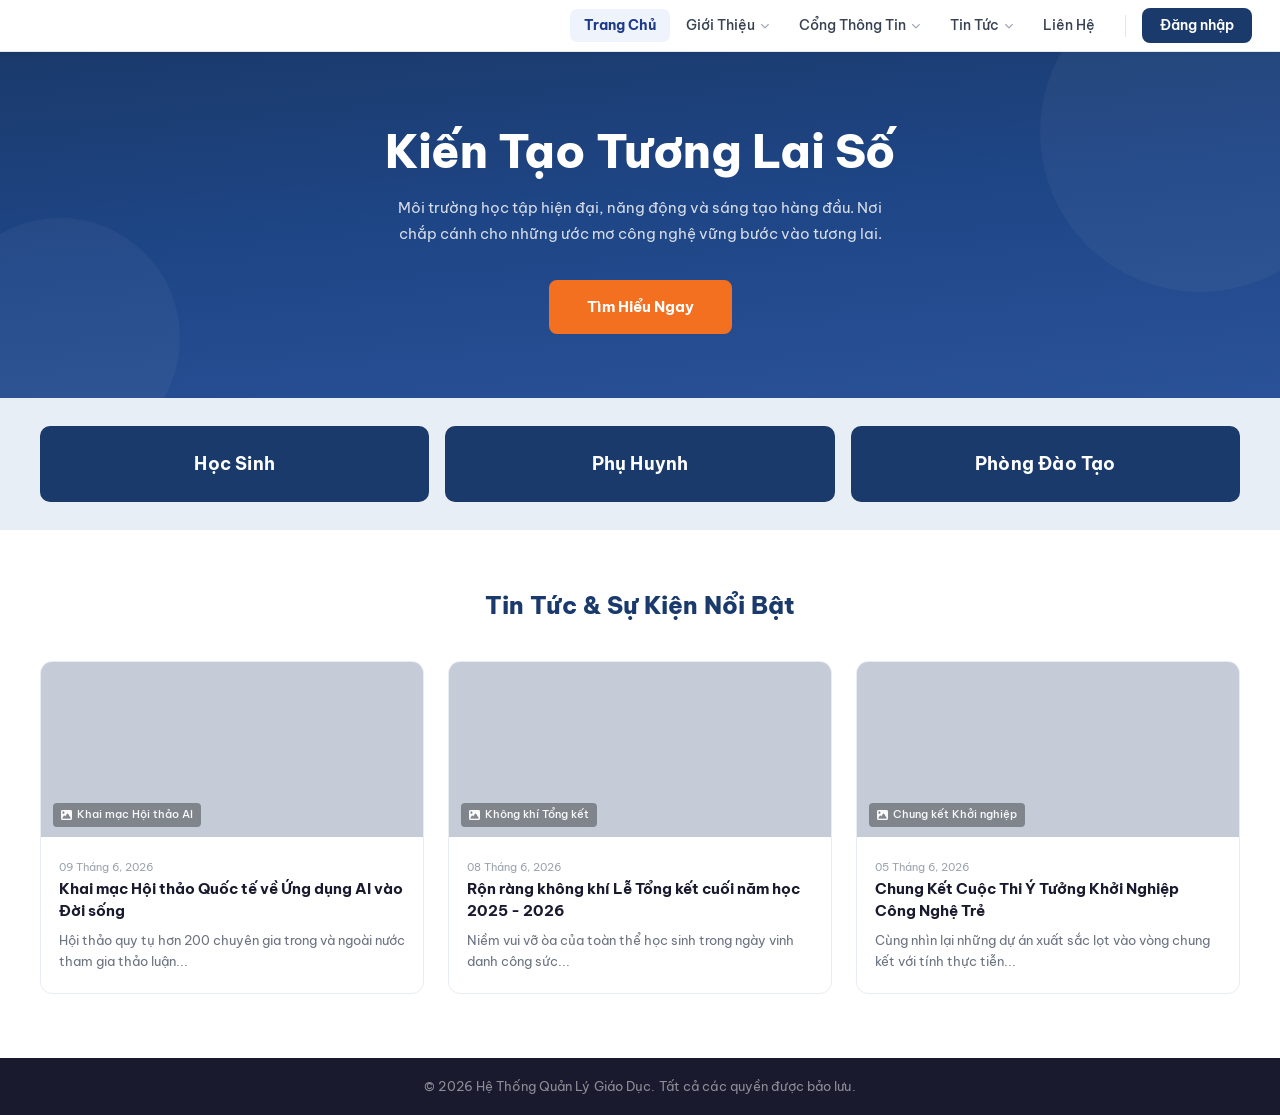
==== index.html @ e2de4921 "fix acc" ====
<!DOCTYPE html>
<html lang="vi" data-theme="light">
<head>
  <meta charset="UTF-8" />
  <meta name="viewport" content="width=device-width, initial-scale=1.0" />
  <meta name="description" content="Hệ Thống Quản Lý Hồ Sơ Năng Lực Học Sinh — Student Portfolio Management System" />
  <meta name="theme-color" content="#1a3a6b" />
  <title>SPMS — Hệ Thống Quản Lý Hồ Sơ Năng Lực Học Sinh</title>

  <!-- Google Fonts -->
  <link rel="preconnect" href="https://fonts.googleapis.com" />
  <link rel="preconnect" href="https://fonts.gstatic.com" crossorigin />
  <link href="https://fonts.googleapis.com/css2?family=Be+Vietnam+Pro:ital,wght@0,400;0,500;0,600;0,700;0,800;1,400&display=swap" rel="stylesheet" />

  <!-- Font Awesome 6 -->
  <link rel="stylesheet" href="https://cdnjs.cloudflare.com/ajax/libs/font-awesome/6.5.0/css/all.min.css" crossorigin="anonymous" />
  <script src="src/shared/components/layout/shared-header.js"></script>
  <script src="src/shared/helpers/logout-confirm.js"></script>
  <script src="src/shared/helpers/change-password.js"></script>
  <link rel="stylesheet" href="styles/components/button.css" />
  <link rel="stylesheet" href="styles/components/user-menu.css" />
  <link rel="stylesheet" href="styles/components/change-password.css" />
  <link rel="stylesheet" href="styles/components/toast.css" />
  <link rel="stylesheet" href="styles/components/logout-confirm.css" />

  <style>
    /* =====================================================
       RESET & BASE
    ===================================================== */
    *, *::before, *::after { box-sizing: border-box; margin: 0; padding: 0; }

    html { scroll-behavior: smooth; }

    body {
      font-family: 'Be Vietnam Pro', -apple-system, BlinkMacSystemFont, sans-serif;
      font-size: 16px;
      line-height: 1.6;
      color: #1a1a2e;
      background: #fff;
      -webkit-font-smoothing: antialiased;
    }

    img, svg { display: block; max-width: 100%; }
    a { color: inherit; text-decoration: none; }
    ul { list-style: none; }
    button { cursor: pointer; border: none; background: none; font: inherit; }

        /* =====================================================
       HEADER
       Header markup and styles are centralized in
       src/shared/components/layout/shared-header.js.
    ===================================================== */

/* =====================================================
       HERO
    ===================================================== */
    .hero {
      background: linear-gradient(175deg, #1a3a6b 0%, #1e4585 45%, #2a5298 100%);
      padding: 72px 32px 64px;
      text-align: center;
      position: relative;
      overflow: hidden;
    }

    /* Decorative circles */
    .hero::before {
      content: '';
      position: absolute;
      top: -80px; right: -80px;
      width: 320px; height: 320px;
      border-radius: 50%;
      background: rgba(255,255,255,0.04);
    }
    .hero::after {
      content: '';
      position: absolute;
      bottom: -60px; left: -60px;
      width: 240px; height: 240px;
      border-radius: 50%;
      background: rgba(255,255,255,0.04);
    }

    .hero__inner {
      position: relative;
      z-index: 1;
      max-width: 680px;
      margin: 0 auto;
    }

    .hero__title {
      font-size: clamp(28px, 4.5vw, 46px);
      font-weight: 800;
      color: #fff;
      line-height: 1.2;
      letter-spacing: -0.5px;
      margin-bottom: 16px;
    }

    .hero__subtitle {
      font-size: 15px;
      color: rgba(255,255,255,0.82);
      line-height: 1.75;
      margin-bottom: 32px;
      max-width: 520px;
      margin-left: auto; margin-right: auto;
    }

    /* =====================================================
       QUICK ACCESS
    ===================================================== */
    .quick-access {
      background: #e8eef5;
      padding: 28px 32px;
    }

    .quick-access__grid {
      max-width: 1200px;
      margin: 0 auto;
      display: grid;
      grid-template-columns: repeat(3, 1fr);
      gap: 16px;
    }

    /* =====================================================
       NEWS SECTION
    ===================================================== */
    .news-section {
      background: #fff;
      padding: 56px 32px 64px;
    }

    .news-section__inner {
      max-width: 1200px;
      margin: 0 auto;
    }

    .section-title {
      text-align: center;
      font-size: 24px;
      font-weight: 800;
      color: #1a3a6b;
      margin-bottom: 36px;
      position: relative;
    }

    .news-grid {
      display: grid;
      grid-template-columns: repeat(3, 1fr);
      gap: 24px;
    }

    /* News Card */
    .news-card {
      border-radius: 12px;
      border: 1px solid #e8edf3;
      overflow: hidden;
      background: #fff;
      cursor: pointer;
      transition: all 0.22s;
    }
    .news-card:hover {
      box-shadow: 0 8px 28px rgba(0,0,0,0.1);
      transform: translateY(-4px);
    }
    .news-card:focus-visible {
      outline: 3px solid #1a3a6b;
      outline-offset: 2px;
    }

    /* Thumbnail placeholder — matches Figma grey */
    .news-card__thumb {
      width: 100%;
      height: 175px;
      background: #c5ccd8;
      position: relative;
      overflow: hidden;
      display: flex;
      align-items: flex-end;
      padding: 10px 12px;
    }
    .news-card__thumb img {
      position: absolute;
      inset: 0;
      width: 100%; height: 100%;
      object-fit: cover;
    }
    .news-card__thumb-label {
      position: relative;
      z-index: 1;
      display: flex;
      align-items: center;
      gap: 5px;
      font-size: 11px;
      color: rgba(255,255,255,0.95);
      background: rgba(0,0,0,0.35);
      padding: 3px 8px;
      border-radius: 4px;
      backdrop-filter: blur(4px);
      font-weight: 500;
    }

    .news-card__body {
      padding: 16px 18px 20px;
    }
    .news-card__date {
      font-size: 11px;
      color: #9ca3af;
      margin-bottom: 8px;
      font-weight: 400;
    }
    .news-card__title {
      font-size: 15px;
      font-weight: 700;
      color: #1a1a2e;
      line-height: 1.45;
      margin-bottom: 8px;
      display: -webkit-box;
      -webkit-line-clamp: 2;
      line-clamp: 2;
      -webkit-box-orient: vertical;
      overflow: hidden;
    }
    .news-card__excerpt {
      font-size: 13px;
      color: #6b7280;
      line-height: 1.65;
      display: -webkit-box;
      -webkit-line-clamp: 3;
      line-clamp: 3;
      -webkit-box-orient: vertical;
      overflow: hidden;
    }

    /* =====================================================
       FOOTER
    ===================================================== */
    .footer {
      background: #1a1a2e;
      padding: 18px 32px;
      text-align: center;
    }
    .footer p {
      font-size: 13px;
      color: rgba(255,255,255,0.5);
      letter-spacing: 0.1px;
    }
    .footer a {
      color: rgba(255,255,255,0.7);
      transition: color 0.15s;
    }
    .footer a:hover { color: #fff; }

    /* =====================================================
       RESPONSIVE
    ===================================================== */
    @media (max-width: 1024px) {
      .news-grid {
        grid-template-columns: repeat(2, 1fr);
      }
      .quick-access__grid {
        grid-template-columns: repeat(2, 1fr);
      }
      .quick-access__grid .quick-btn:last-child {
        grid-column: 1 / -1;
        max-width: 50%;
        margin: 0 auto;
      }
    }

    @media (max-width: 768px) {
      .hero { padding: 52px 20px 48px; }
      .hero__title { font-size: 28px; }
      .quick-access { padding: 20px 16px; }
      .quick-access__grid { grid-template-columns: 1fr; }
      .quick-access__grid .quick-btn:last-child { grid-column: auto; max-width: 100%; }
      .news-section { padding: 40px 16px 48px; }
      .news-grid { grid-template-columns: 1fr; }
    }

    @media (max-width: 480px) {
      .hero__subtitle { font-size: 14px; }
    }

    /* Skip link */
    .skip-link {
      position: absolute; left: -9999px; top: 0; z-index: 9999;
      padding: 8px 16px; background: #1a3a6b; color: #fff;
      font-size: 13px; border-radius: 0 0 8px 0;
    }
    .skip-link:focus { left: 0; }

    /* Page fade-in */
    body { animation: pageFadeIn 0.3s ease; }
    @keyframes pageFadeIn {
      from { opacity: 0; transform: translateY(6px); }
      to   { opacity: 1; transform: translateY(0); }
    }

    /* =====================================================
       LOGIN MODAL
    ===================================================== */

    /* Overlay backdrop */
    .modal-overlay {
      position: fixed;
      inset: 0;
      background: rgba(180, 190, 205, 0.72);
      backdrop-filter: blur(3px);
      -webkit-backdrop-filter: blur(3px);
      z-index: 500;
      display: flex;
      align-items: center;
      justify-content: center;
      padding: 20px;
      opacity: 0;
      visibility: hidden;
      transition: opacity 0.25s ease, visibility 0.25s ease;
    }
    .modal-overlay.open {
      opacity: 1;
      visibility: visible;
    }

    /* Modal box */
    .login-modal {
      background: #fff;
      border-radius: 14px;
      width: 100%;
      max-width: 460px;
      position: relative;
      box-shadow: 0 20px 60px rgba(0,0,0,0.18), 0 4px 16px rgba(0,0,0,0.1);
      overflow: hidden;
      transform: scale(0.94) translateY(12px);
      transition: transform 0.28s cubic-bezier(0.34, 1.56, 0.64, 1),
                  opacity 0.25s ease;
      opacity: 0;
    }
    .modal-overlay.open .login-modal {
      transform: scale(1) translateY(0);
      opacity: 1;
    }

    /* Orange top stripe — exactly as Figma */
    .login-modal__stripe {
      height: 5px;
      background: linear-gradient(90deg, #f37021 0%, #f5924a 100%);
    }

    /* Close button */
    .login-modal__close {
      position: absolute;
      top: 16px;
      right: 18px;
      width: 30px;
      height: 30px;
      display: flex;
      align-items: center;
      justify-content: center;
      border-radius: 6px;
      color: #9ca3af;
      font-size: 16px;
      cursor: pointer;
      transition: all 0.15s;
      background: none;
      border: none;
      z-index: 1;
    }
    .login-modal__close:hover {
      color: #374151;
      background: #f3f4f6;
    }
    .login-modal__close:focus-visible {
      outline: 2px solid #1a3a6b;
      outline-offset: 2px;
    }

    /* Modal body */
    .login-modal__body {
      padding: 32px 40px 36px;
    }

    /* Icon */
    .login-modal__icon {
      width: 60px;
      height: 60px;
      background: #1a3a6b;
      border-radius: 50%;
      display: flex;
      align-items: center;
      justify-content: center;
      margin: 0 auto 20px;
      position: relative;
    }
    /* Triangle shape inside circle */
    .login-modal__icon::after {
      content: '';
      width: 0; height: 0;
      border-left: 13px solid transparent;
      border-right: 13px solid transparent;
      border-bottom: 22px solid #f37021;
    }

    /* Heading */
    .login-modal__title {
      text-align: center;
      font-size: 21px;
      font-weight: 800;
      color: #1a3a6b;
      letter-spacing: 0.5px;
      margin-bottom: 6px;
      text-transform: uppercase;
    }
    .login-modal__subtitle {
      text-align: center;
      font-size: 13px;
      color: #6b7280;
      margin-bottom: 28px;
      font-weight: 400;
    }

    /* Form groups */
    .lf-group {
      margin-bottom: 18px;
    }
    .lf-label {
      display: block;
      font-size: 14px;
      font-weight: 600;
      color: #1a1a2e;
      margin-bottom: 7px;
    }
    .lf-label .req {
      color: #ef4444;
      margin-left: 1px;
    }

    .lf-input-wrap {
      position: relative;
    }
    .lf-input {
      width: 100%;
      padding: 12px 16px;
      font-size: 14px;
      font-family: inherit;
      color: #1a1a2e;
      background: #fff;
      border: 1.5px solid #d1d9e6;
      border-radius: 8px;
      outline: none;
      transition: border-color 0.18s, box-shadow 0.18s;
      appearance: none;
    }
    .lf-input::placeholder { color: #b0bac8; font-weight: 400; }
    .lf-input:focus {
      border-color: #1a3a6b;
      box-shadow: 0 0 0 3px rgba(26, 58, 107, 0.1);
    }
    .lf-input.has-error {
      border-color: #ef4444;
      box-shadow: 0 0 0 3px rgba(239, 68, 68, 0.1);
    }
    /* Password field — padding right for eye icon */
    .lf-input.lf-password { padding-right: 48px; }

    /* Eye toggle button */
    .lf-eye-btn {
      position: absolute;
      right: 14px;
      top: 50%;
      transform: translateY(-50%);
      background: none;
      border: none;
      color: #9ca3af;
      font-size: 16px;
      cursor: pointer;
      padding: 4px;
      border-radius: 4px;
      transition: color 0.15s;
      display: flex;
      align-items: center;
    }
    .lf-eye-btn:hover { color: #374151; }
    .lf-eye-btn:focus-visible { outline: 2px solid #1a3a6b; }

    /* Error message */
    .lf-error-msg {
      display: none;
      font-size: 12px;
      color: #ef4444;
      margin-top: 5px;
      align-items: center;
      gap: 4px;
    }
    .lf-error-msg.show { display: flex; }

    /* Remember + Forgot row */
    .lf-row {
      display: flex;
      align-items: center;
      justify-content: space-between;
      margin-bottom: 24px;
      gap: 8px;
    }
    .lf-check-label {
      display: flex;
      align-items: center;
      gap: 8px;
      cursor: pointer;
      font-size: 13.5px;
      color: #374151;
      user-select: none;
    }
    .lf-checkbox {
      width: 16px;
      height: 16px;
      accent-color: #1a3a6b;
      cursor: pointer;
      flex-shrink: 0;
    }
    .lf-forgot {
      font-size: 13.5px;
      color: #1a3a6b;
      font-weight: 600;
      transition: color 0.15s;
      white-space: nowrap;
      flex-shrink: 0;
    }
    .lf-forgot:hover { color: #f37021; }

    /* Submit button */
    .lf-submit {
      width: 100%;
      padding: 14px;
      background: #1a3a6b;
      color: #fff;
      font-size: 15px;
      font-weight: 800;
      font-family: inherit;
      letter-spacing: 1px;
      text-transform: uppercase;
      border: none;
      border-radius: 8px;
      cursor: pointer;
      transition: background 0.2s, transform 0.15s, box-shadow 0.2s;
      display: flex;
      align-items: center;
      justify-content: center;
      gap: 10px;
      margin-bottom: 20px;
    }
    .lf-submit:hover {
      background: #122a52;
      transform: translateY(-1px);
      box-shadow: 0 6px 20px rgba(26, 58, 107, 0.35);
    }
    .lf-submit:active { transform: translateY(0); }
    .lf-submit:disabled {
      opacity: 0.7;
      cursor: not-allowed;
      transform: none;
      box-shadow: none;
    }

    /* Spinner inside button */
    .lf-spinner {
      width: 18px; height: 18px;
      border: 2px solid rgba(255,255,255,0.35);
      border-top-color: #fff;
      border-radius: 50%;
      animation: spin 0.7s linear infinite;
      display: none;
      flex-shrink: 0;
    }
    .lf-submit.loading .lf-spinner { display: block; }
    .lf-submit.loading .lf-btn-text { opacity: 0.85; }
    @keyframes spin { to { transform: rotate(360deg); } }

    /* General error alert */
    .lf-alert {
      display: none;
      background: #fee2e2;
      border: 1px solid #fca5a5;
      border-radius: 8px;
      padding: 10px 14px;
      font-size: 13px;
      color: #991b1b;
      align-items: center;
      gap: 8px;
      margin-bottom: 16px;
    }
    .lf-alert.show { display: flex; }

    /* Help text at bottom */
    .lf-help {
      text-align: center;
      font-size: 13px;
      color: #9ca3af;
      line-height: 1.6;
    }
    .lf-help a {
      color: #1a3a6b;
      font-weight: 700;
      display: block;
      margin-top: 3px;
      transition: color 0.15s;
    }
    .lf-help a:hover { color: #f37021; }

    /* Responsive modal */
    @media (max-width: 480px) {
      .login-modal__body { padding: 24px 24px 28px; }
      .login-modal__title { font-size: 18px; }
    }
  </style>
</head>
<body>

<!-- Skip navigation -->
<a class="skip-link" href="#main-content">Bỏ qua điều hướng</a>

<!-- ================================================
     NAVBAR
================================================ -->
<header id="sharedHeaderMount"></header>

<!-- ================================================
     MAIN CONTENT
================================================ -->
<main id="main-content">

  <!-- HERO SECTION -->
  <section class="hero" aria-labelledby="heroTitle">
    <div class="hero__inner">
      <h1 class="hero__title" id="heroTitle">
        Kiến Tạo Tương Lai Số
      </h1>
      <p class="hero__subtitle">
        Môi trường học tập hiện đại, năng động và sáng tạo hàng đầu. Nơi chắp cánh
        cho những ước mơ công nghệ vững bước vào tương lai.
      </p>
      <a href="about.html" class="btn-hero btn--no-icon">
        Tìm Hiểu Ngay
      </a>
    </div>
  </section>

  <!-- QUICK ACCESS SECTION -->
  <section class="quick-access" aria-label="Truy cập nhanh theo vai trò">
    <div class="quick-access__grid">
      <a href="#" class="quick-btn btn--no-icon"
         onclick="handleRoleSelection(event,'student')"
         aria-label="Đăng nhập với tư cách Học Sinh"
         aria-haspopup="dialog">
        Học Sinh
      </a>
      <a href="#" class="quick-btn btn--no-icon"
         onclick="handleRoleSelection(event,'parent')"
         aria-label="Đăng nhập với tư cách Phụ Huynh"
         aria-haspopup="dialog">
        Phụ Huynh
      </a>
      <a href="#" class="quick-btn btn--no-icon"
         onclick="handleRoleSelection(event,'training')"
         aria-label="Truy cập Phòng Đào Tạo"
         aria-haspopup="dialog">
        Phòng Đào Tạo
      </a>
    </div>
  </section>

  <!-- NEWS SECTION -->
  <section class="news-section" aria-labelledby="newsSectionTitle">
    <div class="news-section__inner">

      <h2 class="section-title" id="newsSectionTitle">
        Tin Tức &amp; Sự Kiện Nổi Bật
      </h2>

      <div class="news-grid" id="newsGrid">

        <!-- Card 1 -->
        <article class="news-card"
                 onclick="window.location='news-detail.html?id=1'"
                 tabindex="0" role="button"
                 aria-label="Đọc bài: Khai mạc Hội thảo Quốc tế về Ứng dụng AI vào Đời sống"
                 onkeydown="if(event.key==='Enter'||event.key===' '){window.location='news-detail.html?id=1'}">
          <div class="news-card__thumb" aria-hidden="true">
            <span class="news-card__thumb-label">
              <i class="fas fa-image"></i>
              Khai mạc Hội thảo AI
            </span>
          </div>
          <div class="news-card__body">
            <time class="news-card__date" datetime="2026-06-09">09 Tháng 6, 2026</time>
            <h3 class="news-card__title">
              Khai mạc Hội thảo Quốc tế về Ứng dụng AI vào Đời sống
            </h3>
            <p class="news-card__excerpt">
              Hội thảo quy tụ hơn 200 chuyên gia trong và ngoài nước tham gia thảo luận...
            </p>
          </div>
        </article>

        <!-- Card 2 -->
        <article class="news-card"
                 onclick="window.location='news-detail.html?id=2'"
                 tabindex="0" role="button"
                 aria-label="Đọc bài: Rộn ràng không khí Lễ Tổng kết cuối năm học 2025 - 2026"
                 onkeydown="if(event.key==='Enter'||event.key===' '){window.location='news-detail.html?id=2'}">
          <div class="news-card__thumb" aria-hidden="true">
            <span class="news-card__thumb-label">
              <i class="fas fa-image"></i>
              Không khí Tổng kết
            </span>
          </div>
          <div class="news-card__body">
            <time class="news-card__date" datetime="2026-06-08">08 Tháng 6, 2026</time>
            <h3 class="news-card__title">
              Rộn ràng không khí Lễ Tổng kết cuối năm học 2025 - 2026
            </h3>
            <p class="news-card__excerpt">
              Niềm vui vỡ òa của toàn thể học sinh trong ngày vinh danh công sức...
            </p>
          </div>
        </article>

        <!-- Card 3 -->
        <article class="news-card"
                 onclick="window.location='news-detail.html?id=3'"
                 tabindex="0" role="button"
                 aria-label="Đọc bài: Chung Kết Cuộc Thi Ý Tưởng Khởi Nghiệp Công Nghệ Trẻ"
                 onkeydown="if(event.key==='Enter'||event.key===' '){window.location='news-detail.html?id=3'}">
          <div class="news-card__thumb" aria-hidden="true">
            <span class="news-card__thumb-label">
              <i class="fas fa-image"></i>
              Chung kết Khởi nghiệp
            </span>
          </div>
          <div class="news-card__body">
            <time class="news-card__date" datetime="2026-06-05">05 Tháng 6, 2026</time>
            <h3 class="news-card__title">
              Chung Kết Cuộc Thi Ý Tưởng Khởi Nghiệp Công Nghệ Trẻ
            </h3>
            <p class="news-card__excerpt">
              Cùng nhìn lại những dự án xuất sắc lọt vào vòng chung kết với tính thực tiễn...
            </p>
          </div>
        </article>

      </div><!-- /news-grid -->

    </div>
  </section>

</main>

<!-- ================================================
     LOGIN MODAL
================================================ -->
<div class="modal-overlay" id="loginOverlay" role="dialog"
     aria-modal="true" aria-labelledby="loginModalTitle"
     aria-describedby="loginModalSubtitle">

  <div class="login-modal" id="loginModal">

    <!-- Orange stripe top -->
    <div class="login-modal__stripe" aria-hidden="true"></div>

    <!-- Close button -->
    <button class="login-modal__close" id="closeModalBtn"
            aria-label="Đóng hộp thoại đăng nhập">
      ✕
    </button>

    <div class="login-modal__body">

      <!-- Icon -->
      <div class="login-modal__icon" aria-hidden="true"></div>

      <!-- Heading -->
      <h2 class="login-modal__title" id="loginModalTitle">
        Đăng Nhập Hệ Thống
      </h2>
      <p class="login-modal__subtitle" id="loginModalSubtitle">
        Cổng thông tin đào tạo &amp; Quản lý sinh viên
      </p>

      <!-- Form -->
      <form id="loginForm" novalidate autocomplete="on">

        <!-- General error alert -->
        <div class="lf-alert" id="loginAlert" role="alert" aria-live="assertive">
          <i class="fas fa-exclamation-circle" aria-hidden="true"></i>
          <span id="loginAlertText">Tên đăng nhập hoặc mật khẩu không đúng.</span>
        </div>

        <!-- Tài khoản -->
        <div class="lf-group">
          <label class="lf-label" for="lf-username">
            Tài khoản <span class="req" aria-label="bắt buộc">*</span>
          </label>
          <div class="lf-input-wrap">
            <input
              type="text"
              id="lf-username"
              name="username"
              class="lf-input"
              placeholder="Nhập email hoặc số điện thoại"
              autocomplete="username"
              required
              autofocus
              aria-required="true"
              aria-describedby="lf-username-error"
            />
          </div>
          <span class="lf-error-msg" id="lf-username-error" role="alert">
            <i class="fas fa-exclamation-circle" aria-hidden="true"></i>
            <span>Vui lòng nhập tài khoản</span>
          </span>
        </div>

        <!-- Mật khẩu -->
        <div class="lf-group">
          <label class="lf-label" for="lf-password">
            Mật khẩu <span class="req" aria-label="bắt buộc">*</span>
          </label>
          <div class="lf-input-wrap">
            <input
              type="password"
              id="lf-password"
              name="password"
              class="lf-input lf-password"
              placeholder="Nhập mật khẩu"
              autocomplete="current-password"
              required
              aria-required="true"
              aria-describedby="lf-password-error"
            />
            <button type="button" class="lf-eye-btn" id="eyeToggleBtn"
                    aria-label="Hiện mật khẩu" aria-pressed="false">
              <i class="fas fa-eye" id="eyeIcon" aria-hidden="true"></i>
            </button>
          </div>
          <span class="lf-error-msg" id="lf-password-error" role="alert">
            <i class="fas fa-exclamation-circle" aria-hidden="true"></i>
            <span>Vui lòng nhập mật khẩu</span>
          </span>
        </div>

        <!-- Remember + Forgot -->
        <div class="lf-row">
          <label class="lf-check-label">
            <input type="checkbox" id="lf-remember"
                   class="lf-checkbox" name="remember" />
            Ghi nhớ đăng nhập
          </label>
          <a href="#" class="lf-forgot"
             onclick="handleForgotPassword(event)">Quên mật khẩu?</a>
        </div>

        <!-- Submit -->
        <button type="submit" class="lf-submit" id="loginSubmitBtn">
          <span class="lf-spinner" id="loginSpinner" aria-hidden="true"></span>
          <span class="lf-btn-text" id="loginBtnText">Đăng Nhập</span>
        </button>

      </form>

      <!-- Help text -->
      <p class="lf-help">
        Bạn gặp khó khăn khi đăng nhập?
        <a href="contact.html">Liên hệ phòng Khảo thí &amp; Đảm bảo chất lượng</a>
      </p>

    </div><!-- /login-modal__body -->
  </div><!-- /login-modal -->
</div><!-- /modal-overlay -->

<!-- ================================================
     FOOTER
================================================ -->
<footer class="footer" role="contentinfo">
  <p>© 2026 Hệ Thống Quản Lý Giáo Dục. Tất cả các quyền được bảo lưu.</p>
</footer>

<!-- ================================================
     JAVASCRIPT
================================================ -->
<script>
  /* =============================================
     SESSION — Dùng sessionStorage (xóa khi reload/đóng tab)
  ============================================= */

  /** Lưu thông tin đăng nhập vào sessionStorage */
  function saveSession(userData) {
    sessionStorage.setItem('spms_user', JSON.stringify(userData));
  }

  /** Lấy thông tin đăng nhập từ sessionStorage */
  function getSession() {
    try { return JSON.parse(sessionStorage.getItem('spms_user')); }
    catch { return null; }
  }

  /** Xóa session (đăng xuất) */
  function clearSession() {
    sessionStorage.removeItem('spms_user');
  }

  function normalizeRedirectUrl(url) {
    if (!url) return 'index.html';
    return url === 'dashboard.html' ? 'index.html' : url;
  }

  function resolveDestination(requestedRole, userData) {
    const role = (requestedRole || '').toLowerCase();
    if (role === 'student') return 'student.html';
    if (role === 'parent') return 'parents.html';
    if (role === 'training') return 'index.html';
    return normalizeRedirectUrl(userData?.redirect || 'index.html');
  }

  function hasAccess(user, requiredRole, requiredPermission) {
    if (!user) return false;
    const permissions = user.permissions || [];
    if (permissions.includes('*')) return true;
    if (requiredPermission && permissions.includes(requiredPermission)) return true;
    if (requiredRole) {
      const roleKey = (user.roleKey || '').toLowerCase();
      return roleKey === requiredRole.toLowerCase();
    }
    return false;
  }

  /* Inject keyframes toast một lần duy nhất */
  function ensureToastAnimations() {
    if (document.getElementById('toast-keyframes')) return;
    const s = document.createElement('style');
    s.id = 'toast-keyframes';
    s.textContent = `
      @keyframes toastSlideUp {
        from { opacity: 0; transform: translateY(16px); }
        to   { opacity: 1; transform: translateY(0); }
      }
      @keyframes toastFadeOut {
        from { opacity: 1; transform: translateY(0); }
        to   { opacity: 0; transform: translateY(8px); }
      }
    `;
    document.head.appendChild(s);
  }

  function showAccessDeniedToast(featureLabel = 'chức năng này') {
    ensureToastAnimations();
    const old = document.getElementById('accessDeniedToast');
    if (old) old.remove();

    const toast = document.createElement('div');
    toast.id = 'accessDeniedToast';
    toast.style.cssText = `
      position:fixed;bottom:28px;left:28px;z-index:9999;
      background:#fff;border-radius:10px;
      box-shadow:0 8px 32px rgba(0,0,0,0.14);
      border-left:4px solid #f59e0b;
      padding:12px 18px;font-size:13px;color:#374151;
      font-family:'Be Vietnam Pro',sans-serif;font-weight:500;
      animation:toastSlideUp 0.3s ease forwards;
      max-width:320px;
    `;
    toast.innerHTML = `
      <div style="font-size:13.5px;font-weight:700;color:#111827;margin-bottom:2px;">Không đủ quyền truy cập</div>
      <div style="font-size:12.5px;color:#6b7280;line-height:1.4;">Bạn không có quyền mở ${featureLabel}. Vui lòng sử dụng tài khoản phù hợp.</div>
    `;
    document.body.appendChild(toast);

    setTimeout(() => {
      toast.style.animation = 'toastFadeOut 0.3s ease forwards';
      setTimeout(() => toast.remove(), 320);
    }, 3000);
  }

  function handleRoleSelection(e, role) {
    if (e) e.preventDefault();
    const user = getSession();

    if (user) {
      if (!hasAccess(user, role, role === 'student' ? 'students:view' : '')) {
        showAccessDeniedToast(`chức năng ${role === 'student' ? 'Học sinh' : 'vai trò này'}`);
        return;
      }
      window.location.href = role ? resolveDestination(role, user) : 'index.html';
      return;
    }

    openLoginModal(e, role);
  }

  /* =============================================
     KHỞI TẠO — Kiểm tra session khi load trang
  ============================================= */

  // Tự động mở login modal nếu URL có ?login=1
  (function checkAutoLogin() {
    const params = new URLSearchParams(window.location.search);
    if (params.get('login') === '1') {
      // Xóa param khỏi URL mà không reload
      const cleanUrl = window.location.pathname;
      window.history.replaceState({}, '', cleanUrl);
      // Mở modal sau khi trang render xong
      setTimeout(() => openLoginModal(null), 80);
    }
  })();

  /* ============================================================
     LOGIN MODAL
  ============================================================ */
  const overlay        = document.getElementById('loginOverlay');
  const loginModal     = document.getElementById('loginModal');
  const closeModalBtn  = document.getElementById('closeModalBtn');
  const loginForm      = document.getElementById('loginForm');
  const usernameInput  = document.getElementById('lf-username');
  const passwordInput  = document.getElementById('lf-password');
  const eyeToggleBtn   = document.getElementById('eyeToggleBtn');
  const eyeIcon        = document.getElementById('eyeIcon');
  const loginSubmitBtn = document.getElementById('loginSubmitBtn');
  const loginBtnText   = document.getElementById('loginBtnText');
  const loginSpinner   = document.getElementById('loginSpinner');
  const loginAlert     = document.getElementById('loginAlert');
  const loginAlertText = document.getElementById('loginAlertText');

  // ── Phần tử nhận focus trước khi modal mở (để trả focus về sau) ──
  let lastFocusedElement = null;

  /* Mở modal */
  function openLoginModal(e, role) {
    if (e) e.preventDefault();

    const existingUser = getSession();
    if (existingUser) {
      window.location.href = role ? resolveDestination(role, existingUser) : 'index.html';
      return;
    }

    lastFocusedElement = document.activeElement;

    // Cập nhật subtitle theo vai trò
    const subtitles = {
      student:  'Cổng thông tin Học Sinh — Hồ sơ năng lực',
      parent:   'Cổng thông tin Phụ Huynh — Theo dõi học tập',
      training: 'Cổng Phòng Đào Tạo — Quản lý chương trình',
    };
    const sub = document.getElementById('loginModalSubtitle');
    if (sub && role && subtitles[role]) {
      sub.textContent = subtitles[role];
    } else if (sub) {
      sub.textContent = 'Cổng thông tin đào tạo & Quản lý sinh viên';
    }

    // Lưu role để dùng sau khi đăng nhập thành công
    overlay.dataset.loginRole = role || '';

    overlay.classList.add('open');
    document.body.style.overflow = 'hidden';
    setTimeout(() => usernameInput && usernameInput.focus(), 80);
  }

  /* Đóng modal */
  function closeLoginModal() {
    overlay.classList.remove('open');
    document.body.style.overflow = '';
    resetForm();
    // Trả focus về phần tử đã trigger modal
    if (lastFocusedElement) lastFocusedElement.focus();
  }

  /* Reset form về trạng thái ban đầu */
  function resetForm() {
    if (loginForm) loginForm.reset();
    clearFieldError('lf-username');
    clearFieldError('lf-password');
    hideAlert();
    setLoading(false);
    // Đặt lại eye icon
    if (passwordInput) passwordInput.type = 'password';
    if (eyeIcon) {
      eyeIcon.classList.remove('fa-eye-slash');
      eyeIcon.classList.add('fa-eye');
    }
    if (eyeToggleBtn) eyeToggleBtn.setAttribute('aria-pressed', 'false');
  }

  /* Đóng khi click overlay (bên ngoài modal box) */
  overlay.addEventListener('click', (e) => {
    if (e.target === overlay) closeLoginModal();
  });

  /* Đóng khi nhấn nút × */
  closeModalBtn.addEventListener('click', closeLoginModal);

  /* Đóng khi nhấn Escape */
  document.addEventListener('keydown', (e) => {
    if (e.key === 'Escape' && overlay.classList.contains('open')) {
      closeLoginModal();
    }
  });

  /* ── Focus trap trong modal (accessibility) ── */
  loginModal.addEventListener('keydown', (e) => {
    if (e.key !== 'Tab') return;
    const focusable = loginModal.querySelectorAll(
      'button:not([disabled]), input:not([disabled]), a[href], [tabindex]:not([tabindex="-1"])'
    );
    const first = focusable[0];
    const last  = focusable[focusable.length - 1];

    if (e.shiftKey) {
      if (document.activeElement === first) { e.preventDefault(); last.focus(); }
    } else {
      if (document.activeElement === last)  { e.preventDefault(); first.focus(); }
    }
  });

  /* ── Toggle hiện/ẩn mật khẩu ── */
  eyeToggleBtn.addEventListener('click', () => {
    const isPassword = passwordInput.type === 'password';
    passwordInput.type = isPassword ? 'text' : 'password';
    eyeIcon.classList.toggle('fa-eye',      !isPassword);
    eyeIcon.classList.toggle('fa-eye-slash', isPassword);
    eyeToggleBtn.setAttribute('aria-pressed', isPassword);
    eyeToggleBtn.setAttribute('aria-label',   isPassword ? 'Ẩn mật khẩu' : 'Hiện mật khẩu');
    passwordInput.focus();
  });

  /* ── Xóa lỗi khi user bắt đầu nhập ── */
  usernameInput.addEventListener('input', () => clearFieldError('lf-username'));
  passwordInput.addEventListener('input', () => clearFieldError('lf-password'));

  /* ── Submit form ── */
  loginForm.addEventListener('submit', async (e) => {
    e.preventDefault();
    hideAlert();

    const username = usernameInput.value.trim();
    const password = passwordInput.value;

    // Validate
    let valid = true;
    if (!username) {
      showFieldError('lf-username', 'Vui lòng nhập tài khoản');
      valid = false;
    }
    if (!password) {
      showFieldError('lf-password', 'Vui lòng nhập mật khẩu');
      valid = false;
    }
    if (!valid) return;

    // Bắt đầu loading
    setLoading(true);

    try {
      /* ── GỌI API THẬT (kết nối Backend sau) ──
         const res = await fetch('/api/v1/auth/login', {
           method: 'POST',
           headers: { 'Content-Type': 'application/json' },
           body: JSON.stringify({ username, password })
         });
         const data = await res.json();
         if (!data.success) throw new Error(data.message);
         localStorage.setItem('spms_token', data.data.token);
         window.location.href = 'dashboard.html';
      ── ── ── ── ── ── ── ── ── ── ── ── ── ── */

      // DEMO: Giả lập login (xóa khi có API thật)
      await simulateLogin(username, password);

    } catch (err) {
      setLoading(false);
      showAlert(err.message || 'Tên đăng nhập hoặc mật khẩu không đúng.');
    }
  });

  /* ── DEMO USER STORE (mutable, persist qua localStorage) ── */
  (function initDemoUsers() {
    const ROLE_PERMISSIONS = {
      student: ['students:view', 'portfolio:view', 'learning-results:view'],
      teacher: ['students:view', 'students:create', 'portfolio:view', 'learning-results:view', 'reports:view'],
      admin:   ['*'],
      parent:  ['portfolio:view', 'learning-results:view', 'achievement:view'],
    };

    const defaults = {
      'hs101001': { password: '123456',   redirect: 'student.html', role: 'Học sinh',      roleKey: 'student', name: 'Nguyễn Văn Hoàng Anh',     permissions: ROLE_PERMISSIONS.student  },
      'gv001':    { password: '123456',   redirect: 'teacher.html',   role: 'Giáo viên',     roleKey: 'teacher', name: 'Cô Nguyễn Thị Xuân Hiền',   permissions: ROLE_PERMISSIONS.teacher  },
      'admin':    { password: 'admin123', redirect: 'Admin.html',   role: 'Quản trị viên', roleKey: 'admin',   name: 'Quản Trị Viên',             permissions: ROLE_PERMISSIONS.admin    },
      'ph001':    { password: '123456',   redirect: 'parents.html', role: 'Phụ huynh',     roleKey: 'parent',  name: 'Nguyễn Văn Hùng',           permissions: ROLE_PERMISSIONS.parent   },
      'teacher':  { password: '123456',   redirect: 'teacher.html',   role: 'Giáo viên',     roleKey: 'teacher', name: 'Nguyễn Thị Xuân Hiền',                  permissions: ROLE_PERMISSIONS.teacher  },
      'student':  { password: '123456',   redirect: 'student.html', role: 'Học sinh',      roleKey: 'student', name: 'Nguyễn Văn Hoàng Anh',                   permissions: ROLE_PERMISSIONS.student  },
    };

    // Merge mật khẩu đã đổi từ localStorage vào defaults
    try {
      const saved = JSON.parse(localStorage.getItem('spms_pw_overrides') || '{}');
      Object.keys(saved).forEach(username => {
        if (defaults[username]) defaults[username].password = saved[username];
      });
    } catch {}

    window.SPMS_DEMO_USERS = defaults;
  })();

  /* ── Giả lập login để demo UI ── */
  async function simulateLogin(username, password) {
    await delay(1500); // giả lập network delay

    const user = window.SPMS_DEMO_USERS[username.toLowerCase()];
    if (user && user.password === password) {
      const requestedRole = (overlay.dataset.loginRole || '').toLowerCase();
      const resolvedRedirect = resolveDestination(requestedRole, {
        role: user.role,
        redirect: user.redirect,
      });

      // Lưu session (xóa khi reload)
      saveSession({
        username: username.toLowerCase(),
        name:     user.name,
        role:     user.role,
        roleKey:  user.roleKey,
        redirect: resolvedRedirect,
        permissions: user.permissions || []
      });
      setLoading(false);
      showSuccessAndRedirect(user.role, user.name, resolvedRedirect);
    } else {
      throw new Error('Tên đăng nhập hoặc mật khẩu không đúng.');
    }
  }

  /* Hiển thị thông báo thành công rồi redirect */
  function showSuccessAndRedirect(roleLabel, userName, redirectUrl) {
    // Button → "Đang đăng nhập..."
    loginBtnText.textContent = 'Đang đăng nhập...';
    loginSubmitBtn.disabled = true;

    // Toast ở góc dưới trái
    showSuccessToast(roleLabel, userName);

    setTimeout(() => {
      if (redirectUrl && redirectUrl !== 'dashboard.html') {
        window.location.href = redirectUrl;
      } else {
        closeLoginModal();
        loginSubmitBtn.disabled = false;
        loginBtnText.textContent = 'Đăng Nhập';
        loginSubmitBtn.style.background = '';
      }
    }, 1800);
  }

  /* Toast thông báo đăng nhập thành công — góc dưới trái */
  function showSuccessToast(roleLabel, userName) {
    ensureToastAnimations();
    // Xóa toast cũ nếu có
    const old = document.getElementById('loginSuccessToast');
    if (old) old.remove();

    const toast = document.createElement('div');
    toast.id = 'loginSuccessToast';
    toast.style.cssText = `
      position: fixed;
      bottom: 28px;
      left: 28px;
      z-index: 9999;
      background: #fff;
      border-radius: 10px;
      box-shadow: 0 8px 32px rgba(0,0,0,0.14), 0 2px 8px rgba(0,0,0,0.08);
      border-left: 4px solid #10b981;
      padding: 14px 18px 14px 16px;
      display: flex;
      align-items: flex-start;
      gap: 12px;
      min-width: 280px;
      max-width: 340px;
      animation: toastSlideUp 0.35s cubic-bezier(0.34,1.56,0.64,1) forwards;
      font-family: 'Be Vietnam Pro', sans-serif;
    `;
    toast.innerHTML = `
      <div style="width:36px;height:36px;background:#d1fae5;border-radius:50%;display:flex;align-items:center;justify-content:center;flex-shrink:0;">
        <svg width="18" height="18" viewBox="0 0 20 20" fill="none">
          <path d="M4 10l4.5 4.5L16 6" stroke="#059669" stroke-width="2.5" stroke-linecap="round" stroke-linejoin="round"/>
        </svg>
      </div>
      <div style="flex:1;min-width:0;">
        <div style="font-size:13.5px;font-weight:700;color:#111827;margin-bottom:2px;">Đăng nhập thành công!</div>
        <div style="font-size:12.5px;color:#6b7280;line-height:1.4;">
          Xin chào, <strong style="color:#1a3a6b;">${userName}</strong><br>
          <span style="font-size:11.5px;">Vai trò: ${roleLabel}</span>
        </div>
      </div>
    `;
    document.body.appendChild(toast);

    // Auto remove after 3s
    setTimeout(() => {
      toast.style.animation = 'toastFadeOut 0.3s ease forwards';
      setTimeout(() => toast.remove(), 320);
    }, 3000);
  }

  /* ── Quên mật khẩu ── */
  function handleForgotPassword(e) {
    e.preventDefault();
    ForgotPW.open();
  }

  /* ── Helpers ── */
  function showFieldError(fieldId, message) {
    const input = document.getElementById(fieldId);
    const error = document.getElementById(fieldId + '-error');
    if (input) input.classList.add('has-error');
    if (error) {
      error.querySelector('span').textContent = message;
      error.classList.add('show');
    }
  }

  function clearFieldError(fieldId) {
    const input = document.getElementById(fieldId);
    const error = document.getElementById(fieldId + '-error');
    if (input) input.classList.remove('has-error');
    if (error) error.classList.remove('show');
  }

  function showAlert(message) {
    loginAlertText.textContent = message;
    loginAlert.classList.add('show');
    // Rung input để báo lỗi
    loginModal.style.animation = 'shake 0.4s ease';
    setTimeout(() => loginModal.style.animation = '', 400);
  }

  function hideAlert() {
    loginAlert.classList.remove('show');
  }

  function setLoading(loading) {
    loginSubmitBtn.disabled = loading;
    loginSubmitBtn.classList.toggle('loading', loading);
    loginBtnText.textContent = loading ? 'Đang đăng nhập...' : 'Đăng Nhập';
  }

  function delay(ms) {
    return new Promise(resolve => setTimeout(resolve, ms));
  }

  /* Shake animation khi sai mật khẩu */
  const shakeStyle = document.createElement('style');
  shakeStyle.textContent = `
    @keyframes shake {
      0%,100% { transform: translateX(0) scale(1); }
      20%      { transform: translateX(-8px) scale(1); }
      40%      { transform: translateX(8px) scale(1); }
      60%      { transform: translateX(-5px) scale(1); }
      80%      { transform: translateX(5px) scale(1); }
    }
  `;
  document.head.appendChild(shakeStyle);

  /* =============================
     LOGOUT CONFIRMATION
  ============================= */
  async function confirmLogout(e) {
    if (e) e.preventDefault();

    if (window.SPMSUserMenu) {
      window.SPMSUserMenu.close({
        wrapperId: 'navAuthArea',
        buttonId: 'shUserBtn',
        menuId: 'shUserDropdown',
      });
    }

    if (!window.SPMSLogoutConfirm) {
      clearSession();
      window.location.href = 'index.html';
      return;
    }

    const confirmed = await window.SPMSLogoutConfirm.confirm({
      title: 'Xác nhận đăng xuất?',
      message: 'Bạn có chắc chắn muốn đăng xuất khỏi phiên làm việc hiện tại?',
      subMessage: 'Mọi phiên làm việc chưa lưu sẽ bị đóng.',
      cancelLabel: 'Hủy',
      confirmLabel: 'Đăng xuất',
    });

    if (!confirmed) return;

    clearSession();
    window.location.href = 'index.html';
  }

  window.confirmLogout = confirmLogout;
</script>

<script type="module" src="src/shared/components/common/Toast.js"></script>

<!-- ================================================
     MODAL: QUÊN MẬT KHẨU
================================================ -->
<div id="fpOverlay" class="fp-overlay" role="dialog" aria-modal="true"
     aria-labelledby="fpTitle" aria-hidden="true">
  <div class="fp-dialog" id="fpDialog">

    <!-- Stripe -->
    <div class="fp-stripe"></div>

    <!-- Close -->
    <button class="fp-close" id="fpCloseBtn" type="button" aria-label="Đóng">
      <i class="fas fa-times"></i>
    </button>

    <!-- STEP 1: Nhập tài khoản -->
    <div class="fp-step" id="fp-step1">
      <div class="fp-icon fp-icon--blue"><i class="fas fa-user-lock"></i></div>
      <h2 class="fp-title" id="fpTitle">Quên Mật Khẩu</h2>
      <p class="fp-subtitle">Nhập tên tài khoản để xác minh danh tính của bạn.</p>

      <div class="fp-field">
        <label class="fp-label" for="fp-username">Tài khoản <span class="fp-req">*</span></label>
        <input type="text" id="fp-username" class="fp-input"
               placeholder="Nhập email hoặc tên đăng nhập"
               autocomplete="username" autofocus />
        <span class="fp-error" id="fp-username-error" role="alert"></span>
      </div>

      <button class="fp-btn fp-btn--primary" id="fp-step1Btn" type="button" onclick="ForgotPW.verifyAccount()">
        <span class="fp-spinner" id="fp-step1Spinner"></span>
        <span id="fp-step1BtnText">Xác Minh Tài Khoản</span>
      </button>
    </div>

    <!-- STEP 2: Đặt mật khẩu mới -->
    <div class="fp-step" id="fp-step2" style="display:none;">
      <div class="fp-icon fp-icon--green"><i class="fas fa-check-circle"></i></div>
      <h2 class="fp-title">Đặt Mật Khẩu Mới</h2>
      <p class="fp-subtitle">Tài khoản <strong id="fp-confirmedUser">—</strong> đã được xác minh.<br>Nhập mật khẩu mới cho tài khoản của bạn.</p>

      <div class="fp-field">
        <label class="fp-label" for="fp-newpw">Mật khẩu mới <span class="fp-req">*</span></label>
        <div class="fp-input-wrap">
          <input type="password" id="fp-newpw" class="fp-input fp-input--pad"
                 placeholder="Tối thiểu 8 ký tự, có chữ hoa, chữ thường và số"
                 autocomplete="new-password" maxlength="64" />
          <button type="button" class="fp-eye" id="fp-eye1" aria-label="Hiện mật khẩu" onclick="ForgotPW.toggleEye('fp-newpw','fp-eye1')">
            <i class="fas fa-eye"></i>
          </button>
        </div>
        <!-- Strength bar -->
        <div class="fp-strength" id="fp-strengthBar">
          <div class="fp-strength__track"><div class="fp-strength__fill" id="fp-strengthFill"></div></div>
          <span class="fp-strength__label" id="fp-strengthLabel"></span>
        </div>
        <span class="fp-error" id="fp-newpw-error" role="alert"></span>
      </div>

      <div class="fp-field">
        <label class="fp-label" for="fp-confirmpw">Xác nhận mật khẩu mới <span class="fp-req">*</span></label>
        <div class="fp-input-wrap">
          <input type="password" id="fp-confirmpw" class="fp-input fp-input--pad"
                 placeholder="Nhập lại mật khẩu mới"
                 autocomplete="new-password" maxlength="64" />
          <button type="button" class="fp-eye" id="fp-eye2" aria-label="Hiện mật khẩu" onclick="ForgotPW.toggleEye('fp-confirmpw','fp-eye2')">
            <i class="fas fa-eye"></i>
          </button>
        </div>
        <span class="fp-error" id="fp-confirmpw-error" role="alert"></span>
      </div>

      <p class="fp-hint">• Mật khẩu phải có ít nhất 8 ký tự, bao gồm chữ hoa, chữ thường và chữ số.</p>

      <button class="fp-btn fp-btn--primary" id="fp-step2Btn" type="button" onclick="ForgotPW.resetPassword()">
        <span class="fp-spinner" id="fp-step2Spinner"></span>
        <span id="fp-step2BtnText">Đặt Lại Mật Khẩu</span>
      </button>
      <button class="fp-btn fp-btn--ghost" type="button" onclick="ForgotPW.backToStep1()">
        <i class="fas fa-arrow-left" style="margin-right:5px;"></i>Nhập lại tài khoản
      </button>
    </div>

    <!-- STEP 3: Thành công -->
    <div class="fp-step" id="fp-step3" style="display:none;">
      <div class="fp-icon fp-icon--success"><i class="fas fa-check"></i></div>
      <h2 class="fp-title">Đặt Lại Thành Công!</h2>
      <p class="fp-subtitle">Mật khẩu tài khoản <strong id="fp-doneUser">—</strong> đã được cập nhật.<br>Bạn có thể đăng nhập ngay bây giờ.</p>
      <button class="fp-btn fp-btn--primary" type="button" onclick="ForgotPW.close(); openLoginModal(null)">
        <i class="fas fa-sign-in-alt" style="margin-right:6px;"></i>Đăng Nhập Ngay
      </button>
    </div>

  </div><!-- /fp-dialog -->
</div><!-- /fpOverlay -->

<style>
/* ── MODAL QUÊN MẬT KHẨU ── */
.fp-overlay {
  position: fixed; inset: 0; z-index: 600;
  background: rgba(180,190,205,.72);
  backdrop-filter: blur(3px);
  display: flex; align-items: center; justify-content: center;
  padding: 20px;
  opacity: 0; visibility: hidden;
  transition: opacity .25s, visibility .25s;
}
.fp-overlay.open { opacity: 1; visibility: visible; }
.fp-dialog {
  background: #fff; border-radius: 14px;
  width: 100%; max-width: 440px;
  position: relative; overflow: hidden;
  box-shadow: 0 20px 60px rgba(0,0,0,.18);
  transform: scale(.94) translateY(12px);
  transition: transform .28s cubic-bezier(.34,1.56,.64,1), opacity .25s;
  opacity: 0;
}
.fp-overlay.open .fp-dialog { transform: scale(1) translateY(0); opacity: 1; }
.fp-stripe {
  height: 5px;
  background: linear-gradient(90deg, #1a3a6b, #2a5298);
}
.fp-close {
  position: absolute; top: 14px; right: 16px;
  background: none; border: none; cursor: pointer;
  color: #9ca3af; font-size: 16px; padding: 5px;
  border-radius: 6px; transition: all .15s; z-index: 1;
}
.fp-close:hover { color: #374151; background: #f3f4f6; }
.fp-step { padding: 28px 36px 32px; }
.fp-icon {
  width: 58px; height: 58px; border-radius: 50%;
  display: flex; align-items: center; justify-content: center;
  font-size: 22px; margin: 0 auto 18px;
}
.fp-icon--blue    { background: #dbeafe; color: #1d4ed8; }
.fp-icon--green   { background: #d1fae5; color: #059669; }
.fp-icon--success { background: #d1fae5; color: #059669; }
.fp-title {
  text-align: center; font-size: 19px; font-weight: 800;
  color: #1a3a6b; margin-bottom: 6px; letter-spacing: .3px;
}
.fp-subtitle {
  text-align: center; font-size: 13px; color: #6b7280;
  line-height: 1.6; margin-bottom: 22px;
}
.fp-field { margin-bottom: 16px; }
.fp-label { display: block; font-size: 13.5px; font-weight: 600; color: #374151; margin-bottom: 7px; }
.fp-req { color: #ef4444; }
.fp-input-wrap { position: relative; }
.fp-input {
  width: 100%; padding: 11px 14px; font-size: 13.5px;
  font-family: inherit; color: #1a1a2e; background: #fff;
  border: 1.5px solid #d1d9e6; border-radius: 8px;
  outline: none; transition: border-color .18s, box-shadow .18s; appearance: none;
}
.fp-input--pad { padding-right: 44px; }
.fp-input:focus { border-color: #1a3a6b; box-shadow: 0 0 0 3px rgba(26,58,107,.1); }
.fp-input.has-error { border-color: #ef4444; box-shadow: 0 0 0 3px rgba(239,68,68,.1); }
.fp-eye {
  position: absolute; right: 12px; top: 50%;
  transform: translateY(-50%); background: none; border: none;
  color: #9ca3af; font-size: 15px; cursor: pointer; padding: 4px;
  border-radius: 4px; transition: color .15s;
}
.fp-eye:hover { color: #374151; }
/* Strength */
.fp-strength { margin-top: 7px; display: flex; align-items: center; gap: 8px; }
.fp-strength__track { flex: 1; height: 5px; background: #e5e7eb; border-radius: 3px; overflow: hidden; }
.fp-strength__fill  { height: 100%; border-radius: 3px; transition: width .3s, background .3s; width: 0; }
.fp-strength__label { font-size: 11.5px; font-weight: 700; width: 64px; text-align: right; flex-shrink: 0; }
/* Error */
.fp-error { display: none; font-size: 12px; color: #ef4444; margin-top: 5px; }
.fp-error.show { display: block; }
/* Hint */
.fp-hint { font-size: 12px; color: #9ca3af; line-height: 1.6; margin-bottom: 20px; }
/* Buttons */
.fp-btn {
  width: 100%; padding: 13px; border: none; border-radius: 8px;
  font-size: 14px; font-weight: 700; font-family: inherit;
  cursor: pointer; display: flex; align-items: center;
  justify-content: center; gap: 8px; transition: all .2s; margin-bottom: 10px;
}
.fp-btn--primary {
  background: #1a3a6b; color: #fff;
}
.fp-btn--primary:hover { background: #122a52; transform: translateY(-1px); box-shadow: 0 6px 20px rgba(26,58,107,.3); }
.fp-btn--primary:disabled { opacity: .7; cursor: not-allowed; transform: none; box-shadow: none; }
.fp-btn--ghost { background: #f3f4f6; color: #374151; }
.fp-btn--ghost:hover { background: #e5e7eb; }
/* Spinner */
.fp-spinner {
  width: 16px; height: 16px; display: none;
  border: 2px solid rgba(255,255,255,.35); border-top-color: #fff;
  border-radius: 50%; animation: spin .7s linear infinite; flex-shrink: 0;
}
.fp-spinner.show { display: inline-block; }
@media (max-width: 480px) { .fp-step { padding: 22px 22px 26px; } }
</style>

<script>
/* ══════════════════════════════════════
   ForgotPW — Quên mật khẩu (Demo mode)
══════════════════════════════════════ */
(function () {
  'use strict';

  let _verifiedUser = null; // tài khoản đã xác minh ở step 1

  /* ── Helpers ── */
  function _setStep(n) {
    [1, 2, 3].forEach(i => {
      const el = document.getElementById('fp-step' + i);
      if (el) el.style.display = i === n ? 'block' : 'none';
    });
  }

  function _showErr(id, msg) {
    const el = document.getElementById(id);
    if (!el) return;
    el.textContent = msg;
    el.classList.add('show');
  }

  function _clearErr(id) {
    const el = document.getElementById(id);
    if (!el) return;
    el.textContent = '';
    el.classList.remove('show');
  }

  function _setLoading(btnId, spinnerId, txtId, loading, loadingText, defaultText) {
    const btn  = document.getElementById(btnId);
    const sp   = document.getElementById(spinnerId);
    const txt  = document.getElementById(txtId);
    if (btn) btn.disabled = loading;
    if (sp)  sp.classList.toggle('show', loading);
    if (txt) txt.textContent = loading ? loadingText : defaultText;
  }

  /* Đánh giá độ mạnh mật khẩu */
  function _calcStrength(pw) {
    let score = 0;
    if (pw.length >= 8)          score++;
    if (pw.length >= 12)         score++;
    if (/[A-Z]/.test(pw))        score++;
    if (/[a-z]/.test(pw))        score++;
    if (/[0-9]/.test(pw))        score++;
    if (/[^A-Za-z0-9]/.test(pw)) score++;
    return score;
  }

  function _updateStrength(pw) {
    const fill  = document.getElementById('fp-strengthFill');
    const label = document.getElementById('fp-strengthLabel');
    if (!fill || !label) return;

    const s = _calcStrength(pw);
    const levels = [
      { max: 1, w: '15%',  bg: '#ef4444', txt: 'Rất yếu',   clr: '#ef4444' },
      { max: 2, w: '30%',  bg: '#f97316', txt: 'Yếu',       clr: '#f97316' },
      { max: 3, w: '50%',  bg: '#eab308', txt: 'Trung bình', clr: '#ca8a04' },
      { max: 4, w: '70%',  bg: '#84cc16', txt: 'Khá mạnh',  clr: '#65a30d' },
      { max: 5, w: '85%',  bg: '#22c55e', txt: 'Mạnh',      clr: '#16a34a' },
      { max: 99,w: '100%', bg: '#10b981', txt: 'Rất mạnh',  clr: '#059669' },
    ];
    const lv = levels.find(l => s <= l.max) || levels[levels.length - 1];

    fill.style.width      = pw ? lv.w  : '0';
    fill.style.background = pw ? lv.bg : 'transparent';
    label.textContent     = pw ? lv.txt : '';
    label.style.color     = pw ? lv.clr : '';
  }

  /* Validate mật khẩu mạnh */
  function _validateNewPw(pw) {
    return pw.length >= 8 && /[A-Z]/.test(pw) && /[a-z]/.test(pw) && /[0-9]/.test(pw);
  }

  window.ForgotPW = {

    open() {
      _verifiedUser = null;
      _setStep(1);
      ['fp-username', 'fp-newpw', 'fp-confirmpw'].forEach(id => {
        const el = document.getElementById(id);
        if (el) el.value = '';
      });
      ['fp-username-error', 'fp-newpw-error', 'fp-confirmpw-error'].forEach(_clearErr);
      document.getElementById('fp-username')?.classList.remove('has-error');
      document.getElementById('fp-newpw')?.classList.remove('has-error');
      document.getElementById('fp-confirmpw')?.classList.remove('has-error');
      _updateStrength('');

      const ov = document.getElementById('fpOverlay');
      if (ov) {
        ov.removeAttribute('aria-hidden');
        ov.classList.add('open');
        document.body.style.overflow = 'hidden';
        setTimeout(() => document.getElementById('fp-username')?.focus(), 80);
      }
    },

    close() {
      const ov = document.getElementById('fpOverlay');
      if (ov) {
        ov.classList.remove('open');
        ov.setAttribute('aria-hidden', 'true');
        document.body.style.overflow = '';
      }
    },

    /* STEP 1: Xác minh tài khoản */
    async verifyAccount() {
      const input = document.getElementById('fp-username');
      const val   = (input?.value || '').trim().toLowerCase();
      _clearErr('fp-username-error');
      input?.classList.remove('has-error');

      if (!val) {
        _showErr('fp-username-error', 'Vui lòng nhập tên tài khoản.');
        input?.classList.add('has-error');
        input?.focus();
        return;
      }

      _setLoading('fp-step1Btn', 'fp-step1Spinner', 'fp-step1BtnText', true, 'Đang xác minh...', 'Xác Minh Tài Khoản');

      await new Promise(r => setTimeout(r, 800)); // giả lập lookup

      const userStore = window.SPMS_DEMO_USERS || {};
      const found = userStore[val];

      _setLoading('fp-step1Btn', 'fp-step1Spinner', 'fp-step1BtnText', false, '', 'Xác Minh Tài Khoản');

      if (!found) {
        _showErr('fp-username-error', 'Tài khoản không tồn tại trong hệ thống.');
        input?.classList.add('has-error');
        input?.focus();
        return;
      }

      // Xác minh thành công → sang step 2
      _verifiedUser = val;
      const confirmed = document.getElementById('fp-confirmedUser');
      if (confirmed) confirmed.textContent = val;
      _setStep(2);

      // Bind strength updater
      const pw = document.getElementById('fp-newpw');
      pw?.removeEventListener('input', pw._tdgHandler);
      pw._tdgHandler = () => _updateStrength(pw.value);
      pw.addEventListener('input', pw._tdgHandler);
      _updateStrength('');

      setTimeout(() => pw?.focus(), 80);
    },

    backToStep1() {
      _verifiedUser = null;
      _setStep(1);
      setTimeout(() => document.getElementById('fp-username')?.focus(), 80);
    },

    /* STEP 2: Đặt lại mật khẩu */
    async resetPassword() {
      const pwEl  = document.getElementById('fp-newpw');
      const cfEl  = document.getElementById('fp-confirmpw');
      const pw    = pwEl?.value  || '';
      const cf    = cfEl?.value  || '';

      _clearErr('fp-newpw-error');
      _clearErr('fp-confirmpw-error');
      pwEl?.classList.remove('has-error');
      cfEl?.classList.remove('has-error');

      let ok = true;

      if (!pw) {
        _showErr('fp-newpw-error', 'Vui lòng nhập mật khẩu mới.');
        pwEl?.classList.add('has-error');
        ok = false;
      } else if (!_validateNewPw(pw)) {
        _showErr('fp-newpw-error', 'Mật khẩu phải có ít nhất 8 ký tự, chữ hoa, chữ thường và số.');
        pwEl?.classList.add('has-error');
        ok = false;
      }

      if (!cf) {
        _showErr('fp-confirmpw-error', 'Vui lòng xác nhận mật khẩu mới.');
        cfEl?.classList.add('has-error');
        ok = false;
      } else if (pw && cf !== pw) {
        _showErr('fp-confirmpw-error', 'Mật khẩu xác nhận không khớp.');
        cfEl?.classList.add('has-error');
        ok = false;
      }

      if (!ok) return;

      _setLoading('fp-step2Btn', 'fp-step2Spinner', 'fp-step2BtnText', true, 'Đang cập nhật...', 'Đặt Lại Mật Khẩu');

      await new Promise(r => setTimeout(r, 800));

      // Lưu mật khẩu mới vào localStorage overrides (giống change-password.js)
      try {
        // 1. Runtime store
        if (window.SPMS_DEMO_USERS?.[_verifiedUser]) {
          window.SPMS_DEMO_USERS[_verifiedUser].password = pw;
        }
        // 2. Persist
        const overrides = JSON.parse(localStorage.getItem('spms_pw_overrides') || '{}');
        overrides[_verifiedUser] = pw;
        localStorage.setItem('spms_pw_overrides', JSON.stringify(overrides));
      } catch {}

      _setLoading('fp-step2Btn', 'fp-step2Spinner', 'fp-step2BtnText', false, '', 'Đặt Lại Mật Khẩu');

      // Hiện step 3
      const doneEl = document.getElementById('fp-doneUser');
      if (doneEl) doneEl.textContent = _verifiedUser;
      _setStep(3);
    },

    toggleEye(inputId, btnId) {
      const input = document.getElementById(inputId);
      const btn   = document.getElementById(btnId);
      if (!input) return;
      const isHidden = input.type === 'password';
      input.type = isHidden ? 'text' : 'password';
      if (btn) {
        btn.querySelector('i').className = isHidden ? 'fas fa-eye-slash' : 'fas fa-eye';
        btn.setAttribute('aria-label', isHidden ? 'Ẩn mật khẩu' : 'Hiện mật khẩu');
      }
    },
  };

  /* Đóng khi click overlay bên ngoài */
  document.getElementById('fpOverlay')?.addEventListener('click', e => {
    if (e.target === document.getElementById('fpOverlay')) ForgotPW.close();
  });

  document.getElementById('fpCloseBtn')?.addEventListener('click', ForgotPW.close);

  /* Escape */
  document.addEventListener('keydown', e => {
    if (e.key === 'Escape') {
      const ov = document.getElementById('fpOverlay');
      if (ov?.classList.contains('open')) ForgotPW.close();
    }
  });

  /* Enter trên input step 1 */
  document.getElementById('fp-username')?.addEventListener('keydown', e => {
    if (e.key === 'Enter') ForgotPW.verifyAccount();
  });

  /* Enter trên input step 2 */
  ['fp-newpw', 'fp-confirmpw'].forEach(id => {
    document.getElementById(id)?.addEventListener('keydown', e => {
      if (e.key === 'Enter') ForgotPW.resetPassword();
    });
  });

})();
</script>
</body>
</html>
---- styles/components/button.css ----
/* ============================================================
   BUTTON COMPONENT
   ============================================================ */

.btn {
  display: inline-flex;
  align-items: center;
  justify-content: center;
  gap: var(--space-2);
  padding: var(--space-3) var(--space-6);
  font-size: var(--font-button-size);
  font-weight: var(--font-button-weight);
  line-height: var(--font-control-line-height);
  letter-spacing: var(--font-button-letter-spacing);
  border-radius: var(--radius-md);
  border: 2px solid transparent;
  cursor: pointer;
  transition: all var(--transition-normal);
  white-space: nowrap;
  text-decoration: none;
  outline: none;
  position: relative;
  overflow: hidden;
}

/*
  Button mode convention:
  - .btn--with-icon: button co icon + text
  - .btn--no-icon:   button chi co text
*/
.btn--with-icon {
  gap: var(--space-2);
}

.btn--with-icon > i,
.btn--with-icon > svg,
.btn--with-icon > img {
  flex-shrink: 0;
}

.btn--no-icon {
  gap: 0;
}

.btn:focus-visible {
  box-shadow: var(--shadow-focus-primary-strong);
}

.btn:disabled {
  opacity: 0.5;
  cursor: not-allowed;
  pointer-events: none;
}

/* ── Variants ── */
.btn-primary {
  background-color: var(--color-primary);
  color: var(--color-white);
  border-color: var(--color-primary);
}
.btn-primary:hover {
  background-color: var(--color-primary-dark);
  border-color: var(--color-primary-dark);
  transform: translateY(-1px);
  box-shadow: var(--shadow-md);
}

.btn-accent {
  background-color: var(--color-accent);
  color: var(--color-white);
  border-color: var(--color-accent);
}
.btn-accent:hover {
  background-color: var(--color-accent-dark);
  border-color: var(--color-accent-dark);
  transform: translateY(-1px);
  box-shadow: var(--shadow-md);
}

.btn-outline {
  background-color: transparent;
  color: var(--color-primary);
  border-color: var(--color-primary);
}
.btn-outline:hover {
  background-color: var(--color-primary);
  color: var(--color-white);
}

.btn-outline-white {
  background-color: transparent;
  color: var(--color-white);
  border-color: var(--color-white);
}
.btn-outline-white:hover {
  background-color: var(--color-white);
  color: var(--color-primary);
}

.btn-ghost {
  background-color: transparent;
  color: var(--color-text);
  border-color: transparent;
}
.btn-ghost:hover {
  background-color: var(--color-bg);
}

.btn-danger {
  background-color: var(--color-error);
  color: var(--color-white);
}
.btn-danger:hover {
  background-color: var(--color-error-dark);
}

.btn-success {
  background-color: var(--color-success);
  color: var(--color-white);
}

.btn-warning {
  background-color: var(--color-warning);
  color: var(--color-white);
  border-color: var(--color-warning);
}

.btn-warning:hover {
  background-color: #d97706;
  border-color: #d97706;
  transform: translateY(-1px);
  box-shadow: var(--shadow-md);
}

/* ── Sizes ── */
.btn-sm {
  padding: var(--space-2) var(--space-4);
  font-size: var(--font-caption);
}
.btn-lg {
  padding: var(--space-4) var(--space-8);
  font-size: var(--font-body-md);
  border-radius: var(--radius-lg);
}
.btn-xl {
  padding: var(--space-5) var(--space-12);
  font-size: var(--font-body-lg);
  border-radius: var(--radius-lg);
}

/* ── Icon button ── */
.btn-icon {
  padding: var(--space-2);
  width: 36px;
  height: 36px;
  border-radius: var(--radius-md);
}

.btn-icon-sm {
  padding: var(--space-1);
  width: 28px;
  height: 28px;
}

/* ── Full width ── */
.btn-block { width: 100%; }

/* ── Legacy/static page button aliases (shared) ── */
.btn-login {
  display: inline-flex;
  align-items: center;
  justify-content: center;
  gap: var(--space-2, 8px);
  background: #1a3a6b;
  color: #fff;
  padding: 8px 22px;
  border-radius: 8px;
  font-size: 14px;
  font-weight: 600;
  border: 2px solid #1a3a6b;
  transition: background 0.2s, transform 0.15s, border-color 0.2s;
  white-space: nowrap;
  flex-shrink: 0;
  text-decoration: none;
}

.btn-login:hover {
  background: #122a52;
  border-color: #122a52;
  transform: translateY(-1px);
}

.btn-hero {
  display: inline-flex;
  align-items: center;
  justify-content: center;
  gap: 8px;
  background: #f37021;
  color: #fff;
  padding: 13px 36px;
  border-radius: 8px;
  font-size: 15px;
  font-weight: 700;
  border: 2px solid #f37021;
  transition: all 0.2s;
  cursor: pointer;
  text-decoration: none;
}

.btn-hero:hover {
  background: #d4601a;
  border-color: #d4601a;
  transform: translateY(-2px);
  box-shadow: 0 8px 24px rgba(243, 112, 33, 0.4);
}

.quick-btn {
  display: block;
  background: #1a3a6b;
  color: #fff;
  text-align: center;
  padding: 22px 24px;
  border-radius: 10px;
  font-size: 18px;
  font-weight: 700;
  cursor: pointer;
  transition: all 0.2s;
  border: 2px solid transparent;
  text-decoration: none;
  letter-spacing: 0.2px;
}

.btn-login.btn--with-icon,
.btn-hero.btn--with-icon,
.quick-btn.btn--with-icon {
  gap: var(--space-2, 8px);
}

.btn-login.btn--no-icon,
.btn-hero.btn--no-icon,
.quick-btn.btn--no-icon {
  gap: 0;
}

.quick-btn:hover {
  background: #122a52;
  transform: translateY(-3px);
  box-shadow: 0 8px 24px rgba(26, 58, 107, 0.3);
  color: #fff;
}

.quick-btn:active {
  transform: translateY(-1px);
}
---- styles/components/user-menu.css ----
/* Shared user dropdown menu styles for index.html and student.html */
.user-dropdown {
  position: absolute;
  top: calc(100% + 10px);
  right: 0;
  width: 250px;
  background: var(--color-surface-raised);
  border-radius: 12px;
  border: 1px solid var(--color-border);
  box-shadow: 0 14px 36px rgba(15, 23, 42, 0.18);
  padding: 10px 0;
  display: none;
  z-index: 300;
}

.user-dropdown.open {
  display: block;
  animation: userMenuDropIn 0.18s ease;
}

@keyframes userMenuDropIn {
  from {
    opacity: 0;
    transform: translateY(-6px);
  }
  to {
    opacity: 1;
    transform: translateY(0);
  }
}

.user-dropdown__header {
  padding: 10px 18px 12px;
  border-bottom: 1px solid var(--color-border);
}

.user-dropdown__avatar {
  width: 38px;
  height: 38px;
  border-radius: 50%;
  background: var(--color-avatar-surface);
  position: relative;
  flex-shrink: 0;
}

.user-dropdown__avatar::before {
  content: '';
  position: absolute;
  top: 9px;
  left: 50%;
  transform: translateX(-50%);
  width: 11px;
  height: 11px;
  border-radius: 50%;
  background: var(--color-avatar-accent);
}

.user-dropdown__avatar::after {
  content: '';
  position: absolute;
  bottom: 6px;
  left: 50%;
  transform: translateX(-50%);
  width: 20px;
  height: 11px;
  border-radius: 12px 12px 8px 8px;
  background: var(--color-avatar-accent-strong);
}

.user-dropdown__name {
  font-size: var(--font-body-md);
  font-weight: var(--font-weight-bold);
  color: var(--color-text-strong);
  line-height: var(--line-height-tight);
}

.user-dropdown__role {
  font-size: var(--font-caption);
  color: var(--color-text-muted);
  margin-top: 3px;
  line-height: var(--line-height-normal);
}

.user-dropdown__item {
  display: block;
  padding: 10px 18px;
  font-size: var(--font-body-sm);
  color: var(--color-neutral-text);
  cursor: pointer;
  transition: background 0.15s;
  text-decoration: none;
}

.user-dropdown__item:hover {
  background: var(--color-surface-muted);
  color: var(--color-text-strong);
}

.user-dropdown__item--danger {
  display: block;
  padding: 10px 18px;
  border-left: none;
  background: var(--color-error-bg);
  color: var(--color-error);
  font-weight: var(--font-weight-bold);
  font-size: var(--font-body-sm);
}

.user-dropdown__item--danger:hover {
  background: var(--color-error-bg);
  color: var(--color-error-dark);
}

.user-dropdown__sep {
  height: 1px;
  background: var(--color-border);
  margin: 4px 0;
}

@media (max-width: 768px) {
  .user-dropdown {
    right: -6px;
    width: 238px;
  }

  .user-dropdown__name {
    font-size: var(--font-h5);
  }

  .user-dropdown__role {
    font-size: var(--font-caption);
  }

  .user-dropdown__item {
    font-size: var(--font-caption);
    padding: 9px 16px;
  }

  .user-dropdown__item--danger {
    font-size: var(--font-caption);
  }
}
---- styles/components/change-password.css ----
/* ============================================================
   CHANGE PASSWORD MODAL
   ============================================================ */

/* Overlay */
.cp-overlay {
  position: fixed;
  inset: 0;
  background: rgba(15, 23, 42, 0.48);
  backdrop-filter: blur(3px);
  -webkit-backdrop-filter: blur(3px);
  z-index: 700;
  display: flex;
  align-items: center;
  justify-content: center;
  padding: 20px;
  opacity: 0;
  visibility: hidden;
  transition: opacity 0.22s ease, visibility 0.22s ease;
}
.cp-overlay.open {
  opacity: 1;
  visibility: visible;
}

/* Dialog box */
.cp-dialog {
  width: 100%;
  max-width: 480px;
  background: #ffffff;
  border-radius: 14px;
  box-shadow: 0 24px 64px rgba(15, 23, 42, 0.18), 0 4px 16px rgba(0, 0, 0, 0.08);
  overflow: hidden;
  transform: translateY(14px);
  opacity: 0;
  transition: transform 0.26s cubic-bezier(0.34, 1.56, 0.64, 1),
              opacity 0.22s ease;
}
.cp-overlay.open .cp-dialog {
  transform: translateY(0);
  opacity: 1;
}

/* Header */
.cp-header {
  display: flex;
  align-items: flex-start;
  justify-content: space-between;
  gap: 12px;
  padding: 20px 22px 16px;
  border-bottom: 1px solid #f3f4f6;
}
.cp-header__left {
  display: flex;
  align-items: flex-start;
  gap: 12px;
}
.cp-header__icon {
  width: 38px;
  height: 38px;
  background: #eff4fc;
  border-radius: 50%;
  display: flex;
  align-items: center;
  justify-content: center;
  color: #1a3a6b;
  font-size: 16px;
  flex-shrink: 0;
  margin-top: 2px;
}
.cp-title {
  font-size: 16px;
  font-weight: 800;
  color: #111827;
  margin: 0 0 3px;
  letter-spacing: 0.01em;
}
.cp-subtitle {
  font-size: 12.5px;
  color: #6b7280;
  margin: 0;
  line-height: 1.5;
}
.cp-close {
  width: 30px;
  height: 30px;
  display: flex;
  align-items: center;
  justify-content: center;
  border-radius: 6px;
  border: none;
  background: none;
  color: #9ca3af;
  font-size: 15px;
  cursor: pointer;
  flex-shrink: 0;
  transition: background 0.15s, color 0.15s;
}
.cp-close:hover { background: #f3f4f6; color: #374151; }
.cp-close:focus-visible { outline: 2px solid #1a3a6b; outline-offset: 2px; }

/* Body / Form */
.cp-body {
  padding: 20px 22px 22px;
  display: flex;
  flex-direction: column;
  gap: 16px;
}

.cp-field {
  display: flex;
  flex-direction: column;
  gap: 0;
}

.cp-label {
  font-size: 13.5px;
  font-weight: 600;
  color: #1a1a2e;
  margin-bottom: 7px;
}
.cp-req { color: #ef4444; margin-left: 2px; }

/* Input wrapper */
.cp-input-wrap {
  position: relative;
}
.cp-input {
  width: 100%;
  padding: 11px 42px 11px 14px;
  font-size: 13.5px;
  font-family: inherit;
  color: #1a1a2e;
  background: #fff;
  border: 1.5px solid #d1d9e6;
  border-radius: 8px;
  outline: none;
  transition: border-color 0.18s, box-shadow 0.18s;
  appearance: none;
}
.cp-input::placeholder { color: #b0bac8; }
.cp-input:focus {
  border-color: #1a3a6b;
  box-shadow: 0 0 0 3px rgba(26, 58, 107, 0.1);
}
.cp-input--error {
  border-color: #ef4444;
  box-shadow: 0 0 0 3px rgba(239, 68, 68, 0.08);
}

/* Eye button */
.cp-eye {
  position: absolute;
  right: 12px;
  top: 50%;
  transform: translateY(-50%);
  background: none;
  border: none;
  color: #9ca3af;
  font-size: 15px;
  cursor: pointer;
  padding: 4px;
  border-radius: 4px;
  display: flex;
  align-items: center;
  transition: color 0.15s;
}
.cp-eye:hover { color: #374151; }

/* Error message */
.cp-error {
  font-size: 12px;
  color: #ef4444;
  min-height: 18px;
  margin-top: 5px;
  display: flex;
  align-items: center;
  gap: 4px;
}
.cp-error:empty { display: none; }

/* Hint text */
.cp-hint {
  font-size: 12px;
  color: #6b7280;
  margin: 6px 0 0;
  line-height: 1.55;
}

/* Strength bar */
.cp-strength {
  display: flex;
  align-items: center;
  gap: 8px;
  margin-top: 8px;
}
.cp-strength__track {
  flex: 1;
  height: 4px;
  background: #e5e7eb;
  border-radius: 99px;
  overflow: hidden;
}
.cp-strength__fill {
  height: 100%;
  width: 0;
  border-radius: 99px;
  transition: width 0.3s ease, background-color 0.3s ease;
  background: #e5e7eb;
}
.cp-strength__fill--weak   { background: #ef4444; }
.cp-strength__fill--fair   { background: #f59e0b; }
.cp-strength__fill--good   { background: #3b82f6; }
.cp-strength__fill--strong { background: #10b981; }

.cp-strength__label {
  font-size: 11px;
  font-weight: 600;
  color: #6b7280;
  white-space: nowrap;
  min-width: 56px;
  text-align: right;
}

/* Actions */
.cp-actions {
  display: flex;
  justify-content: flex-end;
  gap: 10px;
  padding-top: 4px;
  border-top: 1px solid #f3f4f6;
  margin-top: 4px;
}
.cp-btn {
  padding: 10px 22px;
  border-radius: 9px;
  font-size: 13.5px;
  font-weight: 700;
  font-family: inherit;
  border: none;
  cursor: pointer;
  display: inline-flex;
  align-items: center;
  gap: 8px;
  transition: background 0.18s, transform 0.15s, box-shadow 0.18s;
}
.cp-btn--cancel {
  background: #f3f4f6;
  color: #374151;
}
.cp-btn--cancel:hover { background: #e5e7eb; }
.cp-btn--submit {
  background: #1a3a6b;
  color: #fff;
  min-width: 130px;
  justify-content: center;
}
.cp-btn--submit:hover {
  background: #122a52;
  transform: translateY(-1px);
  box-shadow: 0 4px 14px rgba(26, 58, 107, 0.3);
}
.cp-btn--submit:disabled {
  opacity: 0.7;
  cursor: not-allowed;
  transform: none;
  box-shadow: none;
}
.cp-btn:focus-visible { outline: 2px solid #1a3a6b; outline-offset: 2px; }

/* Spinner */
.cp-spinner {
  width: 15px;
  height: 15px;
  border: 2px solid rgba(255, 255, 255, 0.3);
  border-top-color: #fff;
  border-radius: 50%;
  display: none;
  flex-shrink: 0;
}
.cp-spinner.spinning {
  display: block;
  animation: cpSpin 0.7s linear infinite;
}
@keyframes cpSpin { to { transform: rotate(360deg); } }

/* Responsive */
@media (max-width: 520px) {
  .cp-dialog { border-radius: 12px; }
  .cp-body   { padding: 16px 16px 18px; }
  .cp-header { padding: 16px 16px 14px; }
  .cp-actions { flex-wrap: wrap; }
  .cp-btn--submit { flex: 1; }
}
---- styles/components/toast.css ----
/* ============================================================
   TOAST NOTIFICATION COMPONENT
   ============================================================ */

.toast-container {
  position: fixed;
  top: var(--space-6, 24px);
  right: var(--space-6, 24px);
  z-index: 9999;
  display: flex;
  flex-direction: column;
  gap: var(--space-3, 12px);
  max-width: 380px;
  width: 100%;
  pointer-events: none;
}

.toast {
  background-color: var(--color-white);
  border-radius: var(--radius-lg);
  box-shadow: var(--shadow-xl);
  border-left: 4px solid transparent;
  padding: var(--space-4);
  display: flex;
  align-items: flex-start;
  gap: var(--space-3);
  pointer-events: all;
  animation: toastSlideIn 0.3s ease forwards;
}

.toast.hiding {
  animation: toastSlideOut 0.3s ease forwards;
}

.toast--success { border-left-color: var(--color-success); }
.toast--error   { border-left-color: var(--color-error); }
.toast--warning { border-left-color: var(--color-warning); }
.toast--info    { border-left-color: var(--color-info); }

.toast__icon {
  font-size: var(--font-size-lg);
  flex-shrink: 0;
  margin-top: 1px;
}

.toast--success .toast__icon { color: var(--color-success); }
.toast--error   .toast__icon { color: var(--color-error); }
.toast--warning .toast__icon { color: var(--color-warning); }
.toast--info    .toast__icon { color: var(--color-info); }

.toast__content { flex: 1; }

.toast__title {
  font-size: var(--font-body-sm);
  font-weight: var(--font-weight-semibold);
  color: var(--color-text);
  margin-bottom: 2px;
  line-height: var(--line-height-normal);
}

.toast__message {
  font-size: var(--font-caption);
  color: var(--color-text-muted);
  line-height: var(--line-height-normal);
}

.toast__close {
  flex-shrink: 0;
  color: var(--color-text-light);
  cursor: pointer;
  padding: 2px;
  font-size: var(--font-body-sm);
  transition: color var(--transition-fast);
  background: none;
  border: none;
}

.toast__close:hover { color: var(--color-text); }

@keyframes toastSlideIn {
  from { transform: translateX(100%); opacity: 0; }
  to   { transform: translateX(0); opacity: 1; }
}

@keyframes toastSlideOut {
  from { transform: translateX(0); opacity: 1; }
  to   { transform: translateX(100%); opacity: 0; }
}

@media (max-width: 480px) {
  .toast-container {
    left: var(--space-4);
    right: var(--space-4);
    top: var(--space-4);
    max-width: 100%;
  }
}
---- styles/components/logout-confirm.css ----
/* ============================================================
   LOGOUT CONFIRM MODAL
   ============================================================ */

.logout-confirm {
  position: fixed;
  inset: 0;
  z-index: 10000;
  display: none;
}

.logout-confirm.open {
  display: block;
}

.logout-confirm__backdrop {
  position: absolute;
  inset: 0;
  background: var(--color-overlay, rgba(15, 23, 42, 0.32));
}

.logout-confirm__dialog {
  position: relative;
  width: min(460px, calc(100vw - 28px));
  margin: 70px auto 0;
  background: var(--color-surface-raised, #ffffff);
  border-radius: 14px;
  border: 1px solid var(--color-border, #d1d9e6);
  box-shadow: 0 20px 48px rgba(15, 23, 42, 0.2);
  overflow: hidden;
  animation: logoutConfirmIn 0.2s ease;
}

.logout-confirm__header {
  display: flex;
  align-items: flex-start;
  justify-content: space-between;
  gap: 14px;
  padding: 20px 24px 16px;
}

.logout-confirm__intro {
  display: flex;
  gap: 12px;
  align-items: flex-start;
}

.logout-confirm__icon-wrap {
  width: 42px;
  height: 42px;
  border-radius: 50%;
  background: var(--color-error-bg, #fee2e2);
  color: var(--color-error, #dc2626);
  display: inline-flex;
  align-items: center;
  justify-content: center;
  font-size: 18px;
  flex-shrink: 0;
}

.logout-confirm__title {
  font-size: var(--font-h4, 1.25rem);
  font-weight: var(--font-weight-bold, 700);
  color: var(--color-text-secondary, #374151);
  line-height: var(--line-height-tight, 1.25);
}

.logout-confirm__message {
  margin-top: 8px;
  font-size: var(--font-body-md, 1rem);
  color: var(--color-neutral-text, #475569);
  line-height: var(--line-height-normal, 1.5);
}

.logout-confirm__sub {
  margin-top: 8px;
  font-size: var(--font-caption, 0.75rem);
  color: var(--color-text-soft, #94a3b8);
  line-height: var(--line-height-normal, 1.5);
}

.logout-confirm__close {
  width: 32px;
  height: 32px;
  border-radius: 50%;
  color: var(--color-text-soft, #94a3b8);
  display: inline-flex;
  align-items: center;
  justify-content: center;
  transition: background-color 0.15s ease, color 0.15s ease;
}

.logout-confirm__close:hover {
  background: var(--color-surface-muted, #f8fafc);
  color: var(--color-text-muted, #6b7280);
}

.logout-confirm__divider {
  height: 1px;
  background: var(--color-border, #d1d9e6);
}

.logout-confirm__actions {
  display: grid;
  grid-template-columns: 1fr 1fr;
  gap: 14px;
  padding: 16px 24px 20px;
}

.logout-confirm__btn {
  height: 44px;
  border-radius: 8px;
  font-size: var(--font-button-size, 0.875rem);
  font-weight: var(--font-button-weight, 600);
  line-height: var(--font-control-line-height, 1.5);
  letter-spacing: var(--font-button-letter-spacing, 0);
  border: 1px solid transparent;
}

.logout-confirm__btn--cancel {
  background: var(--color-bg-secondary, #e8eef5);
  color: var(--color-neutral-text, #475569);
}

.logout-confirm__btn--cancel:hover {
  background: var(--color-info-bg, #dbeafe);
}

.logout-confirm__btn--danger {
  background: var(--color-error-dark, #dc2626);
  color: var(--color-white, #ffffff);
}

.logout-confirm__btn--danger:hover {
  background: #b91c1c;
}

@keyframes logoutConfirmIn {
  from {
    opacity: 0;
    transform: translateY(-8px);
  }
  to {
    opacity: 1;
    transform: translateY(0);
  }
}

@media (max-width: 768px) {
  .logout-confirm__dialog {
    width: min(460px, calc(100vw - 20px));
    margin-top: 38px;
  }

  .logout-confirm__header {
    padding: 18px 18px 14px;
  }

  .logout-confirm__actions {
    padding: 14px 18px 18px;
  }

  .logout-confirm__title {
    font-size: var(--font-h5);
  }

  .logout-confirm__message {
    font-size: var(--font-body-sm);
  }

  .logout-confirm__sub {
    font-size: var(--font-caption);
  }
}
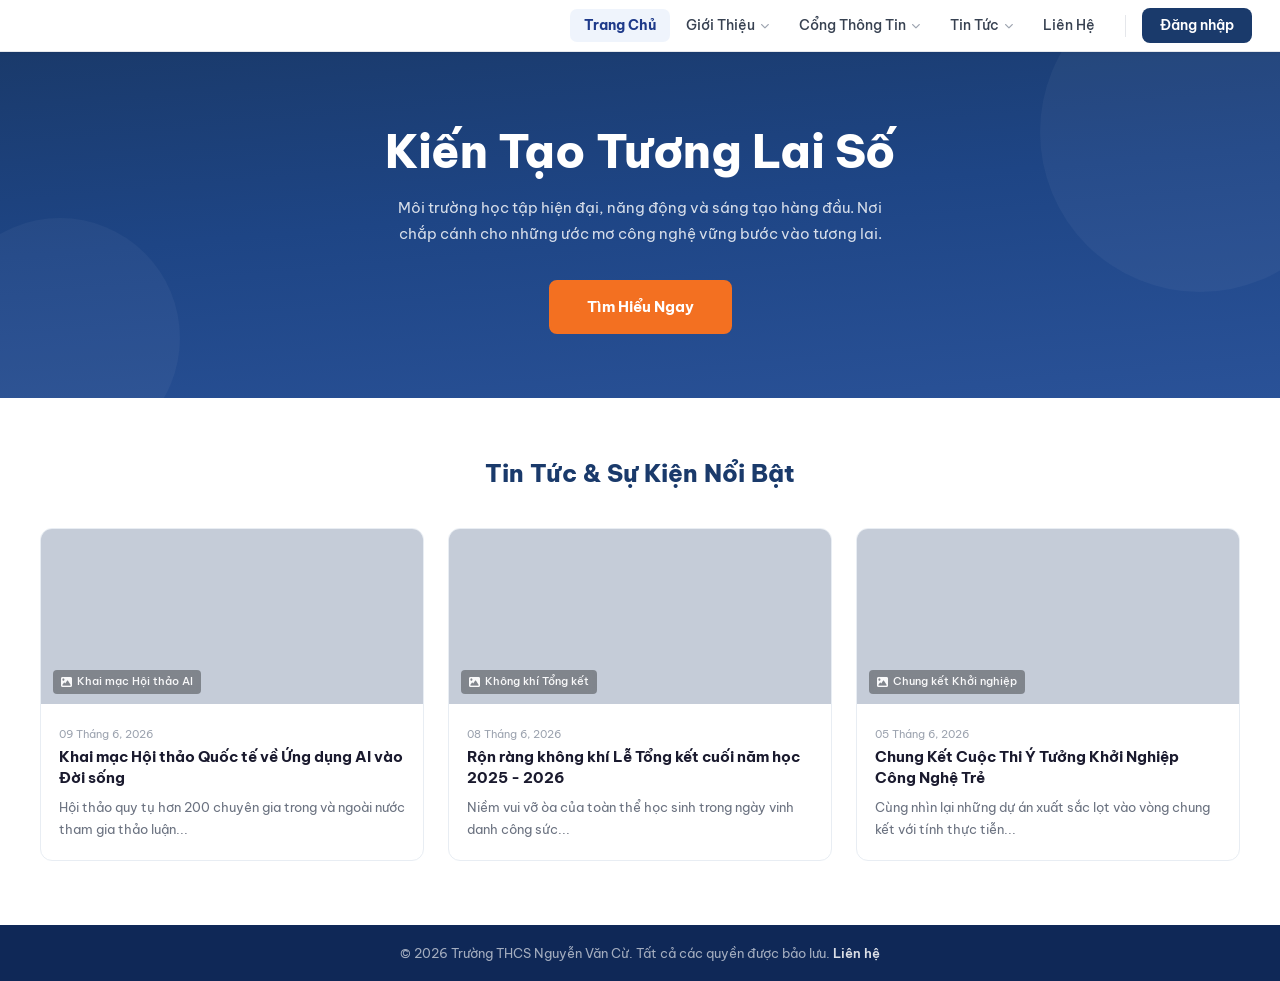
==== commit 0162b2e8: "đồng bộ layout" ====
--- a/index.html
+++ b/index.html
@@ -15,6 +15,8 @@
   <!-- Font Awesome 6 -->
   <link rel="stylesheet" href="https://cdnjs.cloudflare.com/ajax/libs/font-awesome/6.5.0/css/all.min.css" crossorigin="anonymous" />
   <script src="src/shared/components/layout/shared-header.js"></script>
+  <script src="src/shared/components/layout/shared-footer.js"></script>
+  <script src="src/shared/components/common/modal-manager.js"></script>
   <script src="src/shared/helpers/logout-confirm.js"></script>
   <script src="src/shared/helpers/change-password.js"></script>
   <link rel="stylesheet" href="styles/components/button.css" />
@@ -103,22 +105,6 @@
       margin-bottom: 32px;
       max-width: 520px;
       margin-left: auto; margin-right: auto;
-    }
-
-    /* =====================================================
-       QUICK ACCESS
-    ===================================================== */
-    .quick-access {
-      background: #e8eef5;
-      padding: 28px 32px;
-    }
-
-    .quick-access__grid {
-      max-width: 1200px;
-      margin: 0 auto;
-      display: grid;
-      grid-template-columns: repeat(3, 1fr);
-      gap: 16px;
     }
 
     /* =====================================================
@@ -257,22 +243,11 @@
       .news-grid {
         grid-template-columns: repeat(2, 1fr);
       }
-      .quick-access__grid {
-        grid-template-columns: repeat(2, 1fr);
-      }
-      .quick-access__grid .quick-btn:last-child {
-        grid-column: 1 / -1;
-        max-width: 50%;
-        margin: 0 auto;
-      }
     }
 
     @media (max-width: 768px) {
       .hero { padding: 52px 20px 48px; }
       .hero__title { font-size: 28px; }
-      .quick-access { padding: 20px 16px; }
-      .quick-access__grid { grid-template-columns: 1fr; }
-      .quick-access__grid .quick-btn:last-child { grid-column: auto; max-width: 100%; }
       .news-section { padding: 40px 16px 48px; }
       .news-grid { grid-template-columns: 1fr; }
     }
@@ -640,30 +615,6 @@
       </p>
       <a href="about.html" class="btn-hero btn--no-icon">
         Tìm Hiểu Ngay
-      </a>
-    </div>
-  </section>
-
-  <!-- QUICK ACCESS SECTION -->
-  <section class="quick-access" aria-label="Truy cập nhanh theo vai trò">
-    <div class="quick-access__grid">
-      <a href="#" class="quick-btn btn--no-icon"
-         onclick="handleRoleSelection(event,'student')"
-         aria-label="Đăng nhập với tư cách Học Sinh"
-         aria-haspopup="dialog">
-        Học Sinh
-      </a>
-      <a href="#" class="quick-btn btn--no-icon"
-         onclick="handleRoleSelection(event,'parent')"
-         aria-label="Đăng nhập với tư cách Phụ Huynh"
-         aria-haspopup="dialog">
-        Phụ Huynh
-      </a>
-      <a href="#" class="quick-btn btn--no-icon"
-         onclick="handleRoleSelection(event,'training')"
-         aria-label="Truy cập Phòng Đào Tạo"
-         aria-haspopup="dialog">
-        Phòng Đào Tạo
       </a>
     </div>
   </section>
@@ -879,9 +830,7 @@
 <!-- ================================================
      FOOTER
 ================================================ -->
-<footer class="footer" role="contentinfo">
-  <p>© 2026 Hệ Thống Quản Lý Giáo Dục. Tất cả các quyền được bảo lưu.</p>
-</footer>
+<div id="sharedFooterMount"></div>
 
 <!-- ================================================
      JAVASCRIPT
@@ -977,22 +926,6 @@
       toast.style.animation = 'toastFadeOut 0.3s ease forwards';
       setTimeout(() => toast.remove(), 320);
     }, 3000);
-  }
-
-  function handleRoleSelection(e, role) {
-    if (e) e.preventDefault();
-    const user = getSession();
-
-    if (user) {
-      if (!hasAccess(user, role, role === 'student' ? 'students:view' : '')) {
-        showAccessDeniedToast(`chức năng ${role === 'student' ? 'Học sinh' : 'vai trò này'}`);
-        return;
-      }
-      window.location.href = role ? resolveDestination(role, user) : 'index.html';
-      return;
-    }
-
-    openLoginModal(e, role);
   }
 
   /* =============================================
@@ -1873,4 +1806,4 @@
 })();
 </script>
 </body>
-</html>+</html>
--- a/styles/components/button.css
+++ b/styles/components/button.css
@@ -1,21 +1,39 @@
 /* ============================================================
    BUTTON COMPONENT
    ============================================================ */
+
+/* Trạng thái nền tảng áp dụng cho mọi button, kể cả nút nghiệp vụ cũ. */
+button {
+  font-family: 'Be Vietnam Pro', sans-serif;
+}
+
+button:focus-visible {
+  outline: 3px solid rgba(30, 58, 138, .28);
+  outline-offset: 2px;
+}
+
+button:disabled,
+button[aria-disabled="true"] {
+  opacity: .5;
+  cursor: not-allowed;
+  pointer-events: none;
+}
 
 .btn {
   display: inline-flex;
   align-items: center;
   justify-content: center;
-  gap: var(--space-2);
-  padding: var(--space-3) var(--space-6);
-  font-size: var(--font-button-size);
-  font-weight: var(--font-button-weight);
-  line-height: var(--font-control-line-height);
-  letter-spacing: var(--font-button-letter-spacing);
-  border-radius: var(--radius-md);
+  min-height: 40px;
+  gap: var(--space-2, 8px);
+  padding: 8px 16px;
+  font-size: var(--font-button-size, 13px);
+  font-weight: var(--font-button-weight, 600);
+  line-height: var(--font-control-line-height, 1.4);
+  letter-spacing: var(--font-button-letter-spacing, 0);
+  border-radius: var(--radius-md, 8px);
   border: 2px solid transparent;
   cursor: pointer;
-  transition: all var(--transition-normal);
+  transition: all var(--transition-normal, .18s);
   white-space: nowrap;
   text-decoration: none;
   outline: none;
@@ -43,7 +61,8 @@
 }
 
 .btn:focus-visible {
-  box-shadow: var(--shadow-focus-primary-strong);
+  outline: none;
+  box-shadow: var(--shadow-focus-primary-strong, 0 0 0 3px rgba(30,58,138,.24));
 }
 
 .btn:disabled {
@@ -54,37 +73,37 @@
 
 /* ── Variants ── */
 .btn-primary {
-  background-color: var(--color-primary);
-  color: var(--color-white);
-  border-color: var(--color-primary);
+  background-color: var(--color-primary, #1e3a8a);
+  color: var(--color-white, #fff);
+  border-color: var(--color-primary, #1e3a8a);
 }
 .btn-primary:hover {
-  background-color: var(--color-primary-dark);
-  border-color: var(--color-primary-dark);
+  background-color: var(--color-primary-dark, #1e3380);
+  border-color: var(--color-primary-dark, #1e3380);
   transform: translateY(-1px);
   box-shadow: var(--shadow-md);
 }
 
 .btn-accent {
-  background-color: var(--color-accent);
-  color: var(--color-white);
-  border-color: var(--color-accent);
+  background-color: var(--color-accent, #f37021);
+  color: var(--color-white, #fff);
+  border-color: var(--color-accent, #f37021);
 }
 .btn-accent:hover {
-  background-color: var(--color-accent-dark);
-  border-color: var(--color-accent-dark);
+  background-color: var(--color-accent-dark, #d4601a);
+  border-color: var(--color-accent-dark, #d4601a);
   transform: translateY(-1px);
   box-shadow: var(--shadow-md);
 }
 
 .btn-outline {
   background-color: transparent;
-  color: var(--color-primary);
-  border-color: var(--color-primary);
+  color: var(--color-primary, #1e3a8a);
+  border-color: var(--color-primary, #1e3a8a);
 }
 .btn-outline:hover {
-  background-color: var(--color-primary);
-  color: var(--color-white);
+  background-color: var(--color-primary, #1e3a8a);
+  color: var(--color-white, #fff);
 }
 
 .btn-outline-white {
@@ -98,31 +117,42 @@
 }
 
 .btn-ghost {
-  background-color: transparent;
-  color: var(--color-text);
-  border-color: transparent;
+  background-color: #fff;
+  color: var(--color-text, #374151);
+  border-color: var(--color-border, #d1d5db);
 }
 .btn-ghost:hover {
-  background-color: var(--color-bg);
+  background-color: var(--color-bg, #f9fafb);
 }
 
 .btn-danger {
-  background-color: var(--color-error);
-  color: var(--color-white);
+  background-color: var(--color-error, #ef4444);
+  color: var(--color-white, #fff);
+  border-color: var(--color-error, #ef4444);
 }
 .btn-danger:hover {
-  background-color: var(--color-error-dark);
+  background-color: var(--color-error-dark, #dc2626);
+  border-color: var(--color-error-dark, #dc2626);
 }
 
 .btn-success {
-  background-color: var(--color-success);
-  color: var(--color-white);
-}
+  background-color: var(--color-success, #059669);
+  color: var(--color-white, #fff);
+  border-color: var(--color-success, #059669);
+}
+.btn-success:hover { background-color: #047857; border-color: #047857; }
+
+.btn-secondary {
+  background-color: #475569;
+  color: #fff;
+  border-color: #475569;
+}
+.btn-secondary:hover { background-color: #334155; border-color: #334155; }
 
 .btn-warning {
-  background-color: var(--color-warning);
-  color: var(--color-white);
-  border-color: var(--color-warning);
+  background-color: var(--color-warning, #f59e0b);
+  color: var(--color-white, #fff);
+  border-color: var(--color-warning, #f59e0b);
 }
 
 .btn-warning:hover {
@@ -134,18 +164,21 @@
 
 /* ── Sizes ── */
 .btn-sm {
-  padding: var(--space-2) var(--space-4);
-  font-size: var(--font-caption);
+  min-height: 32px;
+  padding: 5px 12px;
+  font-size: var(--font-caption, 12px);
 }
 .btn-lg {
-  padding: var(--space-4) var(--space-8);
-  font-size: var(--font-body-md);
-  border-radius: var(--radius-lg);
+  min-height: 48px;
+  padding: var(--space-4, 16px) var(--space-8, 32px);
+  font-size: var(--font-body-md, 15px);
+  border-radius: var(--radius-lg, 10px);
 }
 .btn-xl {
-  padding: var(--space-5) var(--space-12);
-  font-size: var(--font-body-lg);
-  border-radius: var(--radius-lg);
+  min-height: 56px;
+  padding: var(--space-5, 20px) var(--space-12, 48px);
+  font-size: var(--font-body-lg, 16px);
+  border-radius: var(--radius-lg, 10px);
 }
 
 /* ── Icon button ── */
